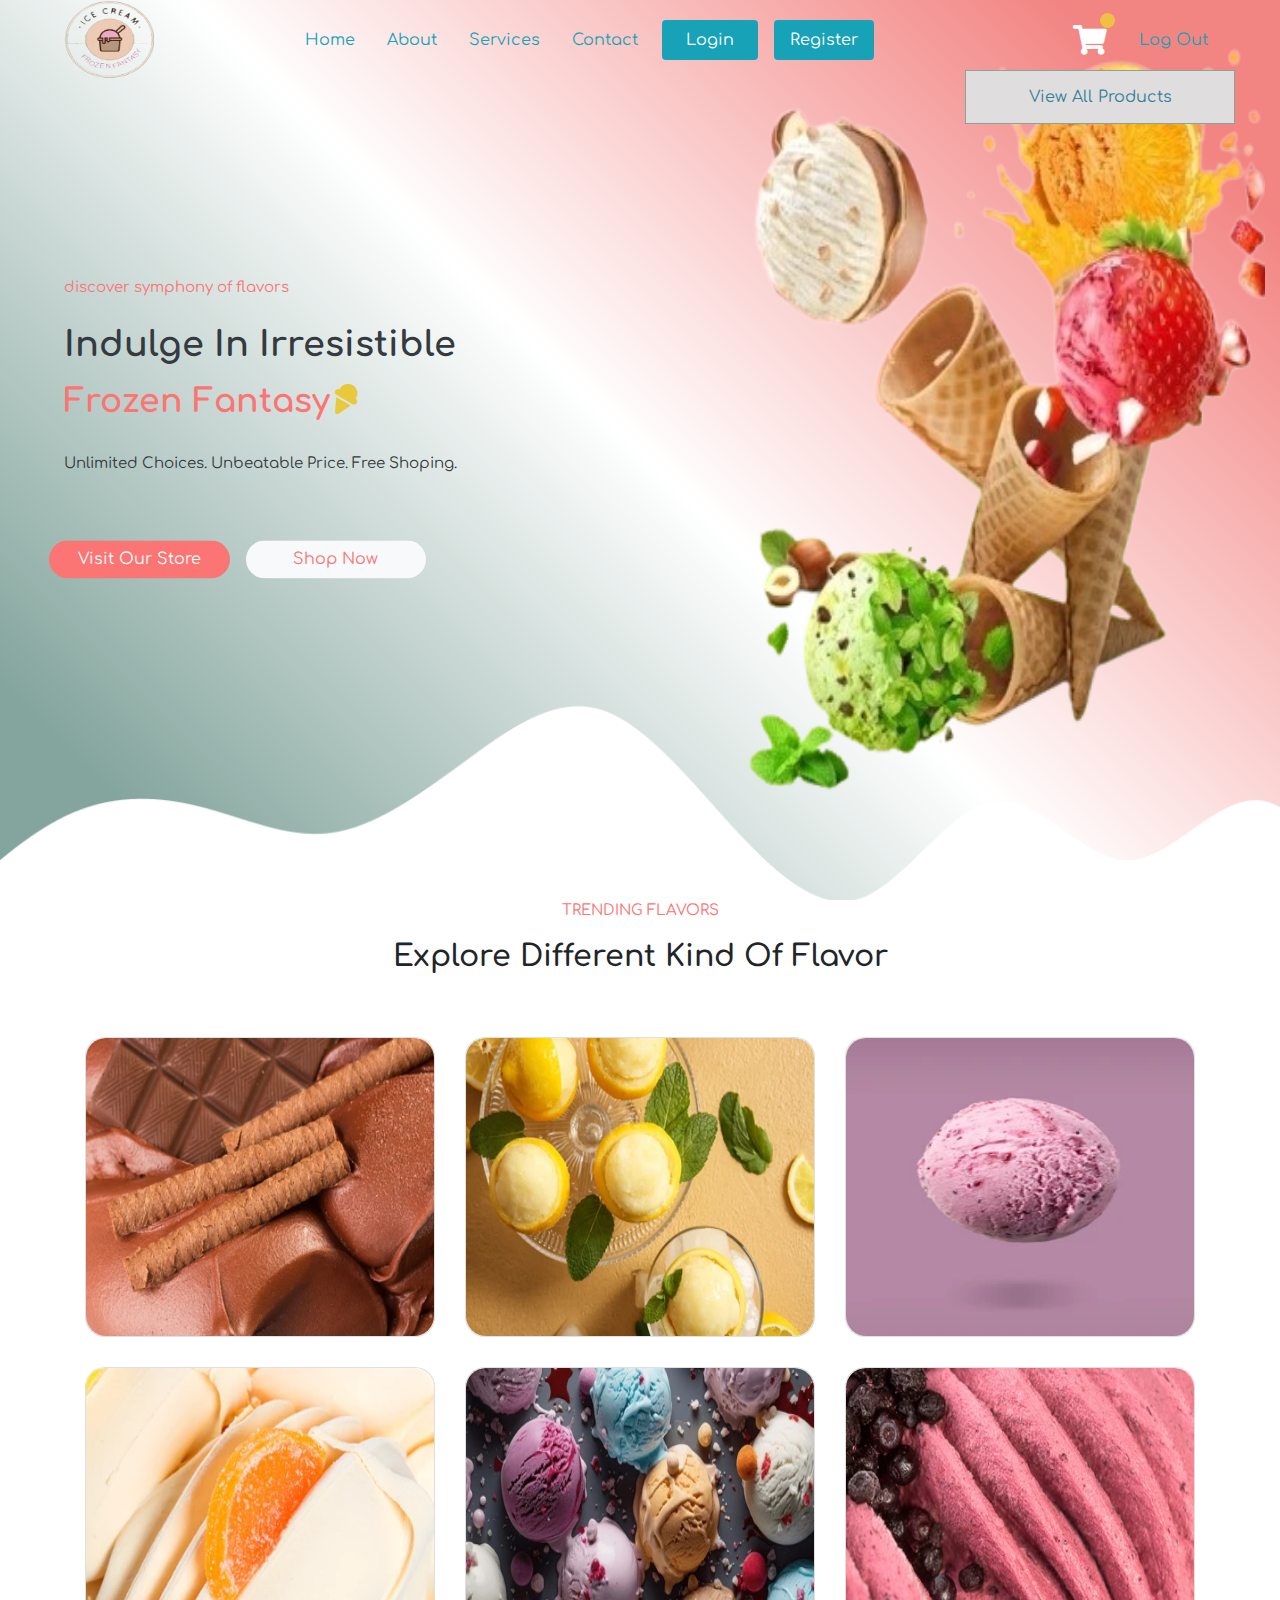
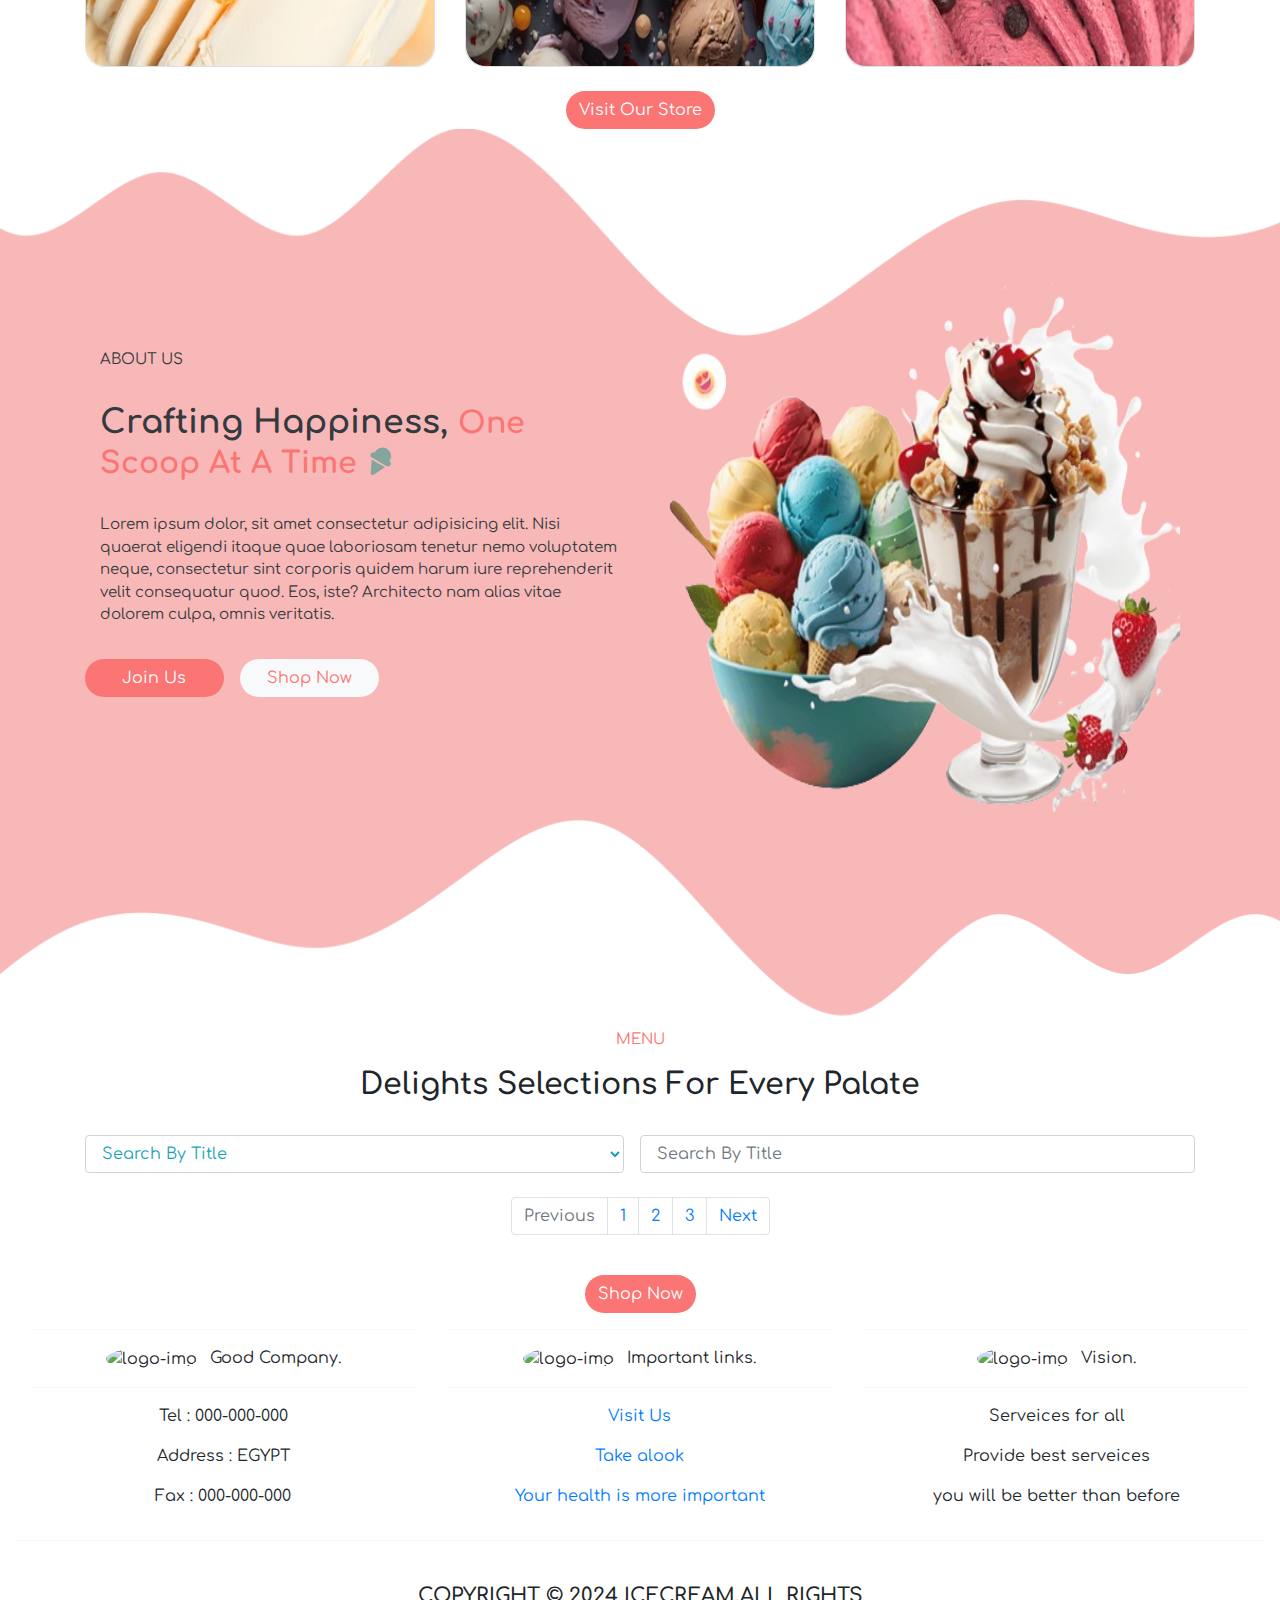
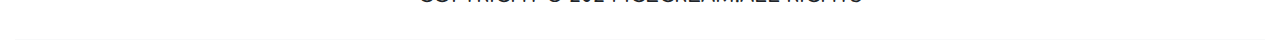
==== index.html @ 02b28511 "update" ====
<!DOCTYPE html>
<html lang="en">

<head>
    <meta charset="UTF-8">
    <title>Frozen Fantasy</title>
    <link rel="stylesheet" href="css/style.css">

    <link rel="stylesheet" href="css/all.css">


    <!-- Latest compiled and minified CSS -->
    <link rel="stylesheet" href="https://cdn.jsdelivr.net/npm/bootstrap@4.6.2/dist/css/bootstrap.min.css">

    <link rel="preconnect" href="https://fonts.googleapis.com">
    <link rel="preconnect" href="https://fonts.gstatic.com" crossorigin>
    <link
        href="https://fonts.googleapis.com/css2?family=Cormorant:ital,wght@0,300..700;1,300..700&family=Dancing+Script:wght@400..700&family=Great+Vibes&family=Lobster+Two:ital,wght@0,400;0,700;1,400;1,700&family=Lora:ital,wght@0,400..700;1,400..700&family=PT+Sans+Narrow:wght@400;700&family=Source+Code+Pro:ital,wght@0,200..900;1,200..900&display=swap"
        rel="stylesheet">

    <link
        href="https://fonts.googleapis.com/css2?family=Comfortaa:wght@300..700&family=Cormorant:ital,wght@0,300..700;1,300..700&family=Dancing+Script:wght@400..700&family=Great+Vibes&family=Lobster+Two:ital,wght@0,400;0,700;1,400;1,700&family=Lora:ital,wght@0,400..700;1,400..700&family=PT+Sans+Narrow:wght@400;700&family=Source+Code+Pro:ital,wght@0,200..900;1,200..900&display=swap"
        rel="stylesheet">
    <!-- font-family: "Comfortaa", sans-serif; -->


</head>



<body>
    <!-- --------------------headerSection--------------------------- -->

    <header>


    </header>

    <!-- --------------------mainSection--------------------------- -->

    <main class="">
        <nav class="navbar navbar-expand-md  ">
            <img src="images/logo-img-removebg-preview.png" alt="logo-img" width="90px" height="80px" class="ml-5">

            <!-- <button id="navbar-toggler" class="navbar-toggler bg-info " type="button" data-toggle="collapse"
                data-target="#collapsibleNavbar">
                <span class="navbar-toggler-icon"></span>
            </button> -->

            <div class="nav-div collapse navbar-collapse navbar-collapse-lg ml-4" id="collapsibleNavbar">

                <ul id="links" class="nav nav-pills navbar-nav ml-auto mt-lg-0 ">

                    <li class="nav-item mr-3 ">
                        <a class="nav-link text-info" href="#">Home</a>
                    </li>

                    <li class="nav-item mr-3">
                        <a class="nav-link text-info" href="#">About</a>
                    </li>

                    <li class="nav-item mr-3">
                        <a class="nav-link text-info" href="#">Services</a>
                    </li>

                    <li class="nav-item mr-3">
                        <a class="nav-link text-info" href="#">Contact</a>
                    </li>

                    <li class="nav-item mr-3 ">
                        <a class="nav-link bg-info text-white  px-4" href="login.html">Login</a>
                    </li>

                    <li class="nav-item mr-5 ">
                        <a class="nav-link bg-info text-white px-3 " href="register.html">Register</a>
                    </li>
                </ul>

                <ul id="user_info" class=" nav-pills navbar-nav ml-auto mr-5">
                    <li class="nav-item mr-3  ">
                        <a class="nav-link text-info" href="#" id="user"></a>
                    </li>

                    <li class="shopping_cart nav-item">
                        <i class="fas fa-shopping-cart"></i>
                        <span class="badge"></span>

                        <div class="carts_products">
                            <div></div>
                            <a href="cartsproducts.html">View All Products</a>
                        </div>
                    </li>

                    <li class="nav-item ml-4 ">
                        <a class="nav-link text-info" href="#" id="logout">Log Out</a>
                    </li>
                </ul>

            </div>

        </nav>
        <!--  -->
        <div class="wave main-sec container-fluid-lg d-flex">

            <div class=" main-contant col-md-6 col-sm-7 mt-5 text-dark">

                <div class="content">
                    <p class="p1 pt-5" style="font-size: 15px; color: rgb(250, 117, 115);">discover symphony of flavors
                    </p>
                    <h2 class="pt-2" style="text-transform: capitalize; font-weight: 900; font-size: 35px;">
                        indulge in irresistible</h2>
                    <h2 class="pt-2"
                        style="text-transform: capitalize; font-weight: 900; font-size: 33px; color:rgb(250, 117, 115);">
                        Frozen Fantasy<i class="fas fa-ice-cream" style="color: rgb(233, 201, 60);"></i>
                    </h2>


                    <p class=" p1 pt-4" style="font-size: 15px;">Unlimited Choices. Unbeatable Price. Free Shoping.</p>
                    <div class=" row">
                        <input class="col-lg-4 col-md-5 btn mt-5 mr-3"
                            style="color: white; background-color:rgb(250, 117, 115); border-radius: 20px;"
                            type="button" value="Visit Our Store">
                        <input class="col-lg-4 col-md-5 btn mt-5  bg-light" style="color: #fa7573; border-radius: 20px;"
                            type="button" value="Shop Now">
                    </div>
                </div>

            </div>

            <div class=" main-img col-md-6  col-sm-5">
                <img src="images/IMG_20240123_190322-removebg-preview11.png" alt="img" class="main-img-img ">

            </div>

        </div>

    </main>


    <!-- ------------------------Section-1------------------------------ -->

    <section class="sec1">

        <div class="section1-titel text-center pb-4">
            <p class="p1 " style="font-size: 15px; color: rgb(250, 117, 115);">TRENDING FLAVORS</p>
            <h2 class=" titles">explore different kind of flavor</h2>
        </div>

        <div class=" container-xl ">
            <div class="d-flex row justify-content-around">

                <div id="Drinks" class=" col-lg-4  col-sm-6 types  ">
                    <div class="card card-type   custom-shadow ">
                        <img class="card-img-top type-img" src="images/close-chocolate-ice-cream-macro-260nw.png"
                            alt="Card image">
                        <div class="card-img-overlay  type-overlay   ">
                            <!-- <h4 class="card-title">Coffee Drinks</h4>
                                <p class="card-text">Some example text.</p>
                                <a href="#" class="btn btn-primary">See More</a> -->
                        </div>
                    </div>
                </div>


                <div id="Equipment" class=" col-lg-4  col-sm-6 types">
                    <div class="card card-type  custom-shadow ">
                        <img class="card-img-top type-img" src="images/dessert-stand-tasty-ice-creams-260nw.png"
                            alt="Card image">
                        <div class="card-img-overlay type-overlay">

                        </div>
                    </div>
                </div>

                <div id="Supplies" class=" col-lg-4  col-sm-6 types">
                    <div class="card card-type custom-shadow">
                        <img class="card-img-top type-img" src="images/flying-ice-cream-scoop-on-260nw.png"
                            alt="Card image">
                        <div class="card-img-overlay type-overlay">

                        </div>
                    </div>
                </div>

                <div id="Drinks" class=" col-lg-4  col-sm-6 types  ">
                    <div class="card card-type   custom-shadow ">
                        <img class="card-img-top type-img" src="images/orange-cream-fruit-jelly-260nw.png"
                            alt="Card image">
                        <div class="card-img-overlay  type-overlay   ">

                        </div>
                    </div>
                </div>


                <div id="Equipment" class=" col-lg-4  col-sm-6 types">
                    <div class="card card-type  custom-shadow ">
                        <img class="card-img-top type-img" src="images/IMG_20240123_192040.jpg" alt="Card image">
                        <div class="card-img-overlay type-overlay">

                        </div>
                    </div>
                </div>

                <div id="Supplies" class=" col-lg-4  col-sm-6 types">
                    <div class="card card-type custom-shadow">
                        <img class="card-img-top type-img" src="images/close-raspberry-icecream-blueberries-260nw.png"
                            alt="Card image">
                        <div class="card-img-overlay type-overlay">

                        </div>
                    </div>
                </div>

            </div>

            <div class=" wave1 text-center mt-4">
                <input class="btn" style="color: white; background-color:rgb(250, 117, 115); border-radius: 20px;"
                    type="button" value="Visit Our Store">
            </div>

        </div>

    </section>

    <!-- /////////////////////////////////////////////////////////////////////////// -->

    <!-- ////////////////////////////////////ABUT-SECTION-2/////////////////////////////////////// -->

    <section class="sec2">
        <div class="about-sec">
            <div class="wave  container-lg d-flex justify-content-between">

                <div class=" about-contant col-md-6 text-dark">

                    <!-- <div class="about-content "> -->
                    <p class="p1 pb-2" style="font-size: 15px;">ABOUT US</p>
                    <h2 class="pt-2" style="text-transform: capitalize; font-weight: 900; font-size: 33px;">
                        crafting happiness,
                        <span class="pt-2"
                            style="text-transform: capitalize; font-weight: 900; font-size: 30px; color:rgb(250, 117, 115);">
                            one scoop at a time
                            <i class="fas fa-ice-cream" style="color: #84a59d;"></i>
                        </span>
                    </h2>

                    <p class=" p1 pt-4" style="font-size: 15px;">Lorem ipsum dolor, sit amet consectetur adipisicing
                        elit. Nisi quaerat eligendi itaque quae laboriosam tenetur nemo voluptatem neque, consectetur
                        sint corporis quidem harum iure reprehenderit velit consequatur quod. Eos, iste? Architecto nam
                        alias vitae dolorem culpa, omnis veritatis.
                    </p>
                    <div class=" row">
                        <input id="joinBtn" class="col-lg-3 col-md-4 col-sm-5 btn mt-3 mr-3 px-4 h-auto"
                            style="color: white; background-color:rgb(250, 117, 115); border-radius: 20px;"
                            type="button" value="Join Us">
                        <input class="col-lg-3 col-md-4 col-sm-5 btn  mt-3 px-4 bg-light"
                            style="color: #fa7573; border-radius: 20px;" type="button" value="Shop Now">
                    </div>

                </div>

                <div class=" about-img col-md-6">
                    <img src="images/7b162f187786853.6597c2d5dcc560b-removebg-preview1.png" alt="img"
                        class="about-img-img ">
                </div>
            </div>
        </div>

    </section>

    <!-- ----------------------------- -->

    <section class="sec3">

        <div class="section3-titel text-center pb-4">
            <p class="p1 " style="font-size: 15px; color: rgb(250, 117, 115);">MENU</p>
            <h2 class=" titles">delights selections for every palate</h2>
        </div>

        <div class="searchDiv row container m-auto">

            <div id="btnSeach" class="form-group col-6 p-0 pr-3">
                <select class="form-control text-info" id="searchOption">
                    <!-- <option value="">Search By</option> -->
                    <option value="searchTittle">Search By Title</option>
                    <option value="searchPrice">Search By Price</option>
                </select>
            </div>
            <input onkeyup="searchData(this.value)" class="form-control mb-4 col-6 pl-3" type="text" id="search"
                placeholder="Search By Title" style="height: 38px;">

        </div>

        <div class="container-lg">

            <div class=" row justify-content-between ">

                <!-- 
                <div class="col-xl-3 col-lg-4  col-sm-6">
                    <div class="card Products-item ">
                        <img class="card-img-top Products-item-img" src="images/coffee.jpg" alt="Card image"
                            height="250px">
                        <div class="card-body">
                            <h4 class="card-title item-title">Coffee Ice Cream</h4>
                            
                            <p><del>25EGP</del> 20EGP</p>
                            <a href="#" class="btn btn-secondary">Add To Cart</a>
                        </div>

                        <div class="card-img-overlay item-overlay">

                        </div>
                    </div>
                </div>

                <div class="col-xl-3 col-lg-4  col-sm-6">
                    <div class="card Products-item">
                        <img class="card-img-top Products-item-img" src="images/cereal.jpg" alt="Card image"
                            height="250px">
                        <div class="card-body">
                            <h4 class="card-title item-title">Cereal Ice Cream</h4>
                            
                            <p><del>25EGP</del> 20EGP</p>
                            <a href="#" class="btn btn-secondary">Add To Cart</a>
                        </div>

                        <div class="card-img-overlay item-overlay">

                        </div>
                    </div>
                </div>

                <div class="col-xl-3 col-lg-4  col-sm-6">
                    <div class="card Products-item">
                        <img class="card-img-top Products-item-img" src="images/chocolate.jpg" alt="Card image"
                            height="250px">
                        <div class="card-body">
                            <h4 class="card-title item-title">Chocolate Ice Cream</h4>
                            
                            <p><del>25EGP</del> 20EGP</p>
                            <a href="#" class="btn btn-secondary">Add To Cart</a>
                        </div>

                        <div class="card-img-overlay item-overlay">

                        </div>
                    </div>
                </div>


                <div class="col-xl-3 col-lg-4  col-sm-6">

                    <div class="card  Products-item">
                        <img class="card-img-top Products-item-img" src="images/Lemon.jpg" alt="Card image"
                            height="250px">

                        <div class="card-body ">
                            <h4 class="card-title item-title">Lemon Ice Cream</h4>
                            
                            <p><del>25EGP</del> 20EGP</p>
                            <a href="#" class="btn btn-secondary">Add To Cart</a>
                        </div>

                        <div class="card-img-overlay item-overlay">

                        </div>

                    </div>

                </div>

                <div class="col-xl-3 col-lg-4  col-sm-6">
                    <div class="card Products-item">
                        <img class="card-img-top Products-item-img" src="images/Black-Forest.jpg" alt="Card image"
                            height="250px">
                        <div class="card-body">
                            <h4 class="card-title item-title">Black-Forest Ice Cream</h4>
                            
                            <p><del>25EGP</del> 20EGP</p>
                            <a href="#" class="btn btn-secondary">Add To Cart</a>
                        </div>

                        <div class="card-img-overlay item-overlay">

                        </div>
                    </div>
                </div>

                <div class="col-xl-3 col-lg-4  col-sm-6">
                    <div class="card Products-item">
                        <img class="card-img-top Products-item-img" src="images/apricot.jpg" alt="Card image"
                            height="250px">
                        <div class="card-body">
                            <h4 class="card-title item-title">Apricot Ice Cream</h4>
                           
                            <p><del>20EGP</del> 20EGP</p>
                            <a href="#" class="btn btn-secondary">Add To Cart</a>
                        </div>

                        <div class="card-img-overlay item-overlay">

                        </div>
                    </div>
                </div>

                <div class="col-xl-3 col-lg-4  col-sm-6">
                    <div class="card Products-item">
                        <img class="card-img-top Products-item-img" src="images/Almond.jpg" alt="Card image"
                            height="250px">
                        <div class="card-body">
                            <h4 class="card-title item-title">Almond Ice Cream</h4>
                            
                            <p><del>25EGP</del> 20EGP</p>
                            <a href="#" class="btn btn-secondary">Add To Cart</a>
                        </div>

                        <div class="card-img-overlay item-overlay">

                        </div>
                    </div>
                </div>


                <div class="col-xl-3 col-lg-4  col-sm-6">

                    <div class="card  Products-item">
                        <img class="card-img-top Products-item-img" src="images/green tea.jpg" alt="Card image"
                            height="250px">

                        <div class="card-body ">
                            <h4 class="card-title item-title">Green Tea Ice Cream</h4>
                            
                            <p><del>25EGP</del> 20EGP</p>
                            <a href="#" class="btn btn-secondary">Add To Cart</a>
                        </div>

                        <div class="card-img-overlay item-overlay">

                        </div>

                    </div>

                </div> -->


            </div> <!--row1-->

        </div>


        <!-- -----------------------pagination------------------------ -->

        <ul class="pagination  justify-content-center pb-4">
            <li class="page-item disabled"><a class="page-link" href="#">Previous</a></li>
            <li class="page-item"><a class="page-link" href="#">1</a></li>
            <li class="page-item"><a class="page-link" href="#">2</a></li>
            <li class="page-item"><a class="page-link" href="#">3</a></li>
            <li class="page-item"><a class="page-link" href="#">Next</a></li>
        </ul>

        <div class="text-center px-5">
            <input id="shopNow" class="btn"
                style="color: white; background-color:rgb(250, 117, 115); border-radius: 20px;" type="button"
                value="Shop Now">
        </div>

    </section>

    <!-- ---------------------Section_4--------------------------- -->



    <!-- --------------------footerSection--------------------------- -->

    <footer id="CONTACT-US ">
        <div class="container-fluid ">
            <div class="footer-containt d-flex row text-center justify-content-around m-auto ">

                <div class="col-lg-4  col-md-12  ">
                    <hr class="border-top border-3 border-light my-3">


                    <img class="footer-img rounded-circle  custom-shadow1 " src="images/logo-img-transformed.png"
                        alt="logo-img" width="90" height="60" draggable="false">

                    <span class="pl-2">Good Company.</span>


                    <hr class="border-top border-3 border-light my-3">
                    <address>
                        <p>Tel : 000-000-000</p>
                        <p>Address : EGYPT</p>
                        <p>Fax : 000-000-000</p>
                    </address>
                </div>

                <div class="col-lg-4  col-md-12 ">
                    <hr class="border-top border-3 border-light my-3">


                    <img class="footer-img rounded-circle  custom-shadow1 " src="images/logo-img-transformed.png"
                        alt="logo-img" width="90" height="60" draggable="false">

                    <span class="pl-2"> Important links.</span>

                    <hr class="border-top border-3 border-light my-3">
                    <p>
                        <a class="important-links" href="#">Visit Us</a>
                    </p>
                    <p>
                        <a class="important-links" href="#">Take alook</a>
                    </p>
                    <p>
                        <a class="important-links" href="#">Your health is more important</a>
                    </p>


                </div>

                <div class="col-lg-4  col-md-12 ">
                    <hr class="border-top border-3 border-light my-3">


                    <img class="footer-img rounded-circle  custom-shadow1 " src="images/logo-img-transformed.png"
                        alt="logo-img" width="90" height="60" draggable="false">

                    <span class="pl-2">Vision.</span>

                    <hr class="border-top border-3 border-light my-3">
                    <p>Serveices for all</p>
                    <p>Provide best serveices</p>
                    <p>you will be better than before</p>
                </div>
            </div>

            <hr class="border-top border-3 border-light my-3">
            <span class="text-center d-block title py-4" style="font-weight: 600; font-size: 20px;">
                COPYRIGHT &copy; 2024 ICECREAM.ALL RIGHTS
            </span>
            <hr class="border-top border-3 border-light my-1">
        </div>


    </footer>


    <!-- -------------------------------JavaScript links-------------------------------- -->

    <script src="javaScript/script.js"></script>

    <!-- jQuery library -->
    <script src="https://cdn.jsdelivr.net/npm/jquery@3.7.1/dist/jquery.slim.min.js"></script>

    <!-- Popper JS -->
    <script src="https://cdn.jsdelivr.net/npm/popper.js@1.16.1/dist/umd/popper.min.js"></script>

    <!-- Latest compiled JavaScript -->
    <script src="https://cdn.jsdelivr.net/npm/bootstrap@4.6.2/dist/js/bootstrap.bundle.min.js"></script>

</body>

</html>


<!-- Frozen Fantasy
     Exquisite flavors 
     Gelato Grove 
     Flavorful fusions -->



<!-- --------------------------------- links ------------------------------------- -->
<!-- <div class="list-group list-group-flush px-4 pb-5">
        <a href="#" class="text-secondary display-4"><i class="fab fa-facebook-square"></i></a>
        <a href="#" class="text-secondary display-4"><i class="fab fa-whatsapp-square"></i></a>
        <a href="#" class="text-secondary display-4"><i class="fab fa-twitter-square"></i></a>
        <a href="#" class="text-secondary display-4"><i class="fab fa-instagram-square"></i></a>
        <a href="#" class="text-secondary display-4"><i class="fab fa-linkedin"></i></a>
    </div> -->
<!-- --------------------------------- /links ------------------------------------- -->
---- css/style.css ----
* {
    margin: 0;
    padding: 0;
    box-sizing: border-box;
    font-family: "Comfortaa", sans-serif;
}

nav {
    /* background-color: rgb(248, 248, 248); */
    /* position: absolute; */
    height: 80px;
    z-index: 5;
}


nav ul#user_info li i {
    color: #ffffff;
    font-size: 30px;
    cursor: pointer;
    margin-top: 5px;
}

nav ul#user_info li .badge {
    position: absolute;
    width: 15px;
    height: 15px;
    /* background-color: #f28482; */
    color: #000000;
    background-color: #f0bf45;
    text-align: center;
    display: block;
    border-radius: 50%;
    top: 13px;
    right: 165px;
    font-size: 12px;
}

/* /////////////////////////////////////////////////////////////////////////////////////// */
.shopping_cart .carts_products {
    /* position: relative; */
    position: absolute;
    width: 270px;
    transform: translate(-40%, 0);
    top: 70px;
    padding: 10px;
    border: 1px solid #84a59d;
    background-color: rgb(223, 221, 221);

}

.shopping_cart .carts_products a {
    display: block;
    color: #347f9c;
    margin: 4px 0;
    text-decoration: none;
    text-align: center;

}

/* /////////////////////////////////////////////////////////////////////////////// */
main {
    height: 100vh;
    width: 100%;
    position: relative;
    background: linear-gradient(225deg, #f28482 10%, #ffffff 50%, #84a59d 90%);

}

.main-sec {
    height: 100%;
    width: 100%;
    position: absolute;

}

.main-contant {
    width: 100%;
    height: 100%;
}

.main-sec .main-contant .content {
    width: 80%;
    position: absolute;
    top: 50%;
    left: 50%;
    transform: translate(-50%, -100%);
    text-align: left;
    font-family: "Comfortaa", sans-serif;
}

.main-contant .content h2 .fa-ice-cream {
    rotate: 30deg;
}

main .wave::before {
    content: "";
    position: absolute;
    display: block;
    margin: 0 auto;
    bottom: 0;
    left: 0;
    width: 100%;
    height: 315px;
    background-image: url(../images/wave444.png);
    background-repeat: no-repeat;
    background-size: cover;

}

.main-sec .main-img {
    width: 100%;
    height: 100%;
    margin-top: -100px;
}

.main-sec .main-img .main-img-img {
    height: 100%;
    width: 100%;
}

/* ----------------titles------------------------- */

.titles {
    font-family: "Comfortaa", sans-serif;
    font-weight: 600;
    font-style: normal;
    font-size: 30px;
    text-transform: capitalize;
}


/* /////////////////////////////////////////////////////////////////////////////////////////////////////////// */
.sec1 {
    position: relative;
}

.types .card-type {
    height: 300px;
    margin-top: 30px;
    position: relative;
    border-radius: 20px;
    transition: 0.5s;
}

.types .card-type .type-img {
    position: absolute;
    height: 100%;
    border-radius: 20px;
}

.types .card-type .type-overlay {
    position: absolute;
    background-color: rgba(20, 20, 20, 0.7);
    color: aliceblue;
    text-align: center;
    padding-top: 100px;
    border-radius: 20px;
    letter-spacing: 1px;
    line-height: px;
    visibility: hidden;
    transition: 0.2s;
}


.types .card-type .type-overlay .card-title {
    font-family: "Pacifico", cursive;
    font-weight: 400;
    font-size: 40px;
}

.card-type:hover .type-overlay {
    visibility: visible;
}

.card-type:hover {
    transform: scale(1.05, 1.05);
}

.sec1 .wave1::before {
    content: "";
    position: absolute;
    top: 100%;
    left: 0;
    width: 100%;
    height: 250px;
    background-image: url(../images/wave4441.png);
    background-repeat: no-repeat;
    background-size: cover;

}

/* /////////////////////////////////////////SECTION|_2//////////////////////////////////////////// */

.sec2 {
    /* height: 700px; */
    background-color: rgba(242, 132, 130, 0.575);
    /* position: relative; */
}

.about-sec {
    position: relative;
    /* height: 100%; */
    height: 900px;
    /* background-color: #f28482; */

}

.about-sec .wave::before {
    content: "";
    position: absolute;
    bottom: 0;
    left: 0;
    width: 100%;
    height: 250px;
    background-image: url(../images/wave444.png);
    background-repeat: no-repeat;
    background-size: cover;
}

.about-sec .about-contant {
    margin-top: 220px;
}

.about-contant h2 .fa-ice-cream {
    rotate: 30deg;
}

.about-sec .about-img {
    width: 100%;
    height: 100%;
    margin-top: 150px;
}

.about-sec .about-img .about-img-img {
    height: 650px;
    width: 100%;
}

/* /////////////////////////////////////////////////////////////////////////////////////// */
.Products-form {
    height: 450px;
    width: 25%;

}

.Products-form .Products-item-img {
    margin: 10px auto;
    width: 100%;
    height: 280px;
}

.Products-form .Products-item .products-contant {
    position: absolute;
    padding-top: 10px;

    width: 100%;

}

.Products-form .Products-item .products-contant h5 {
    font-weight: bolder;

}
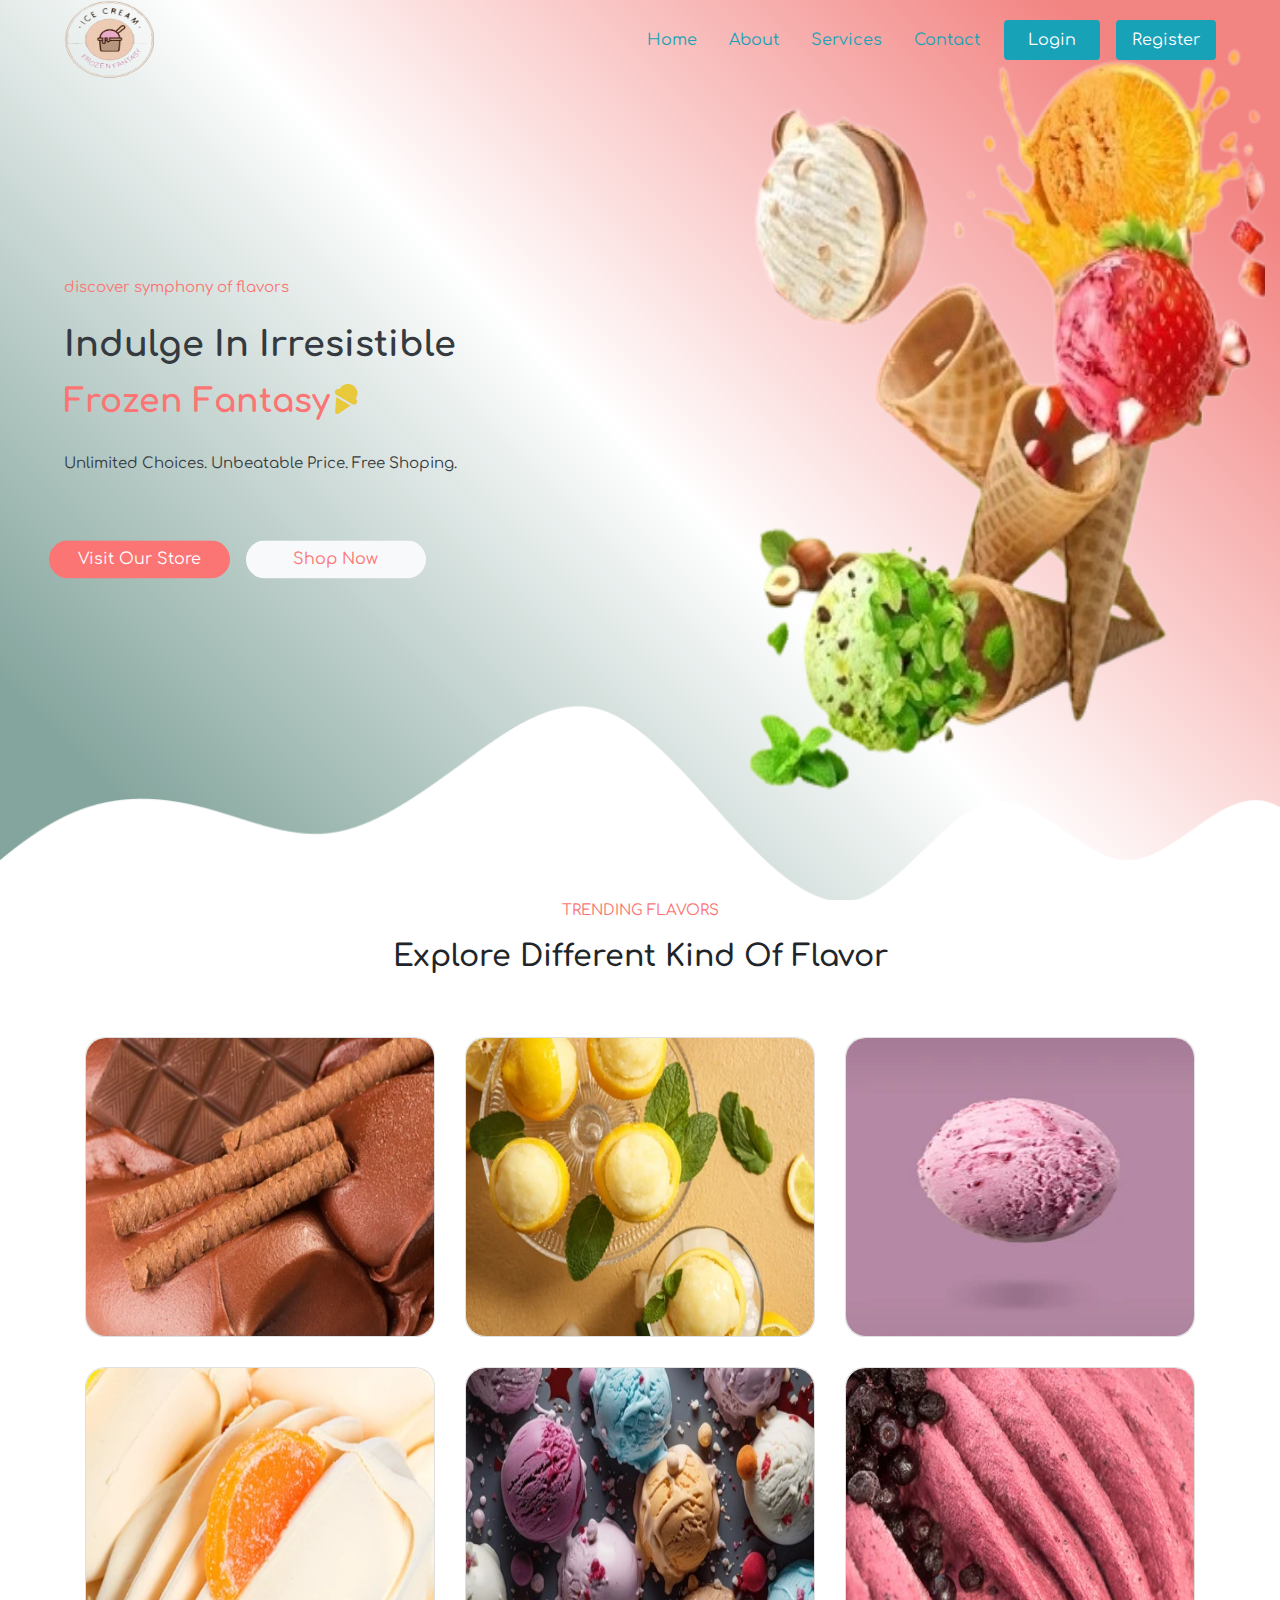
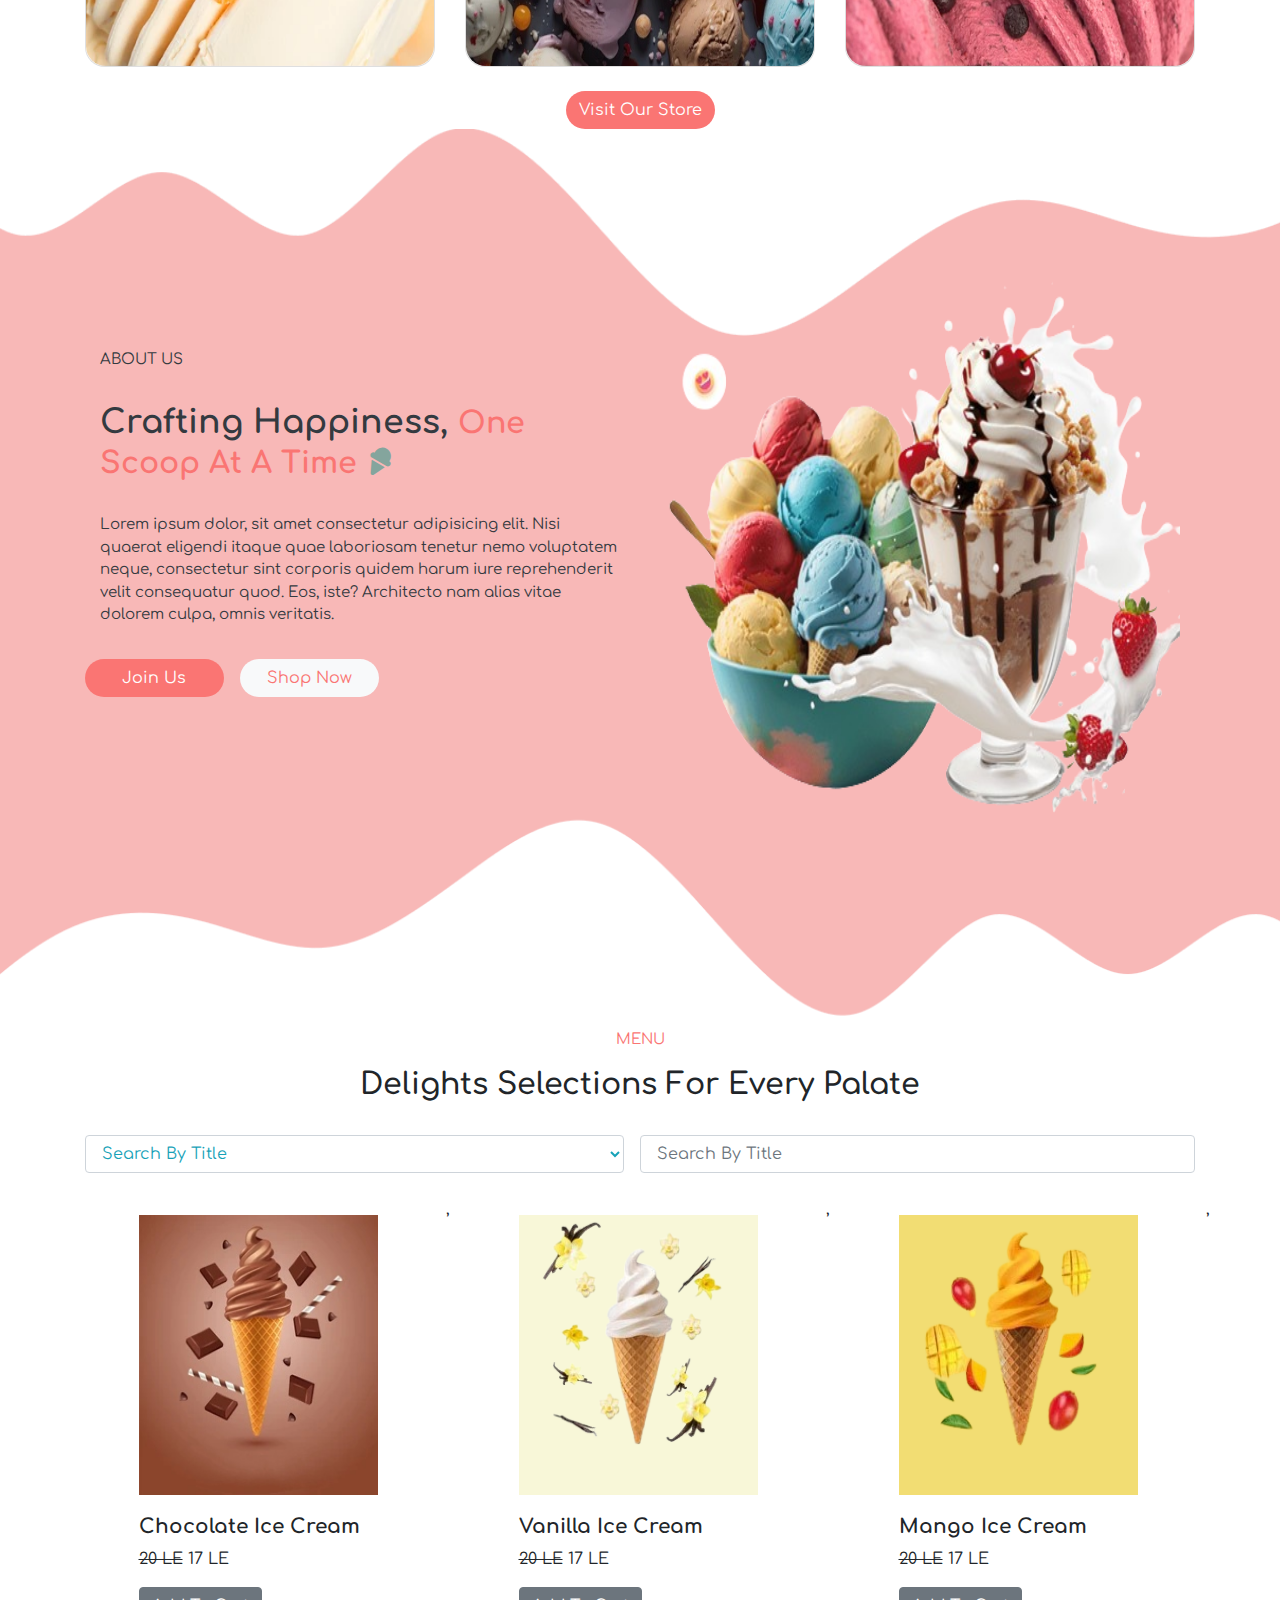
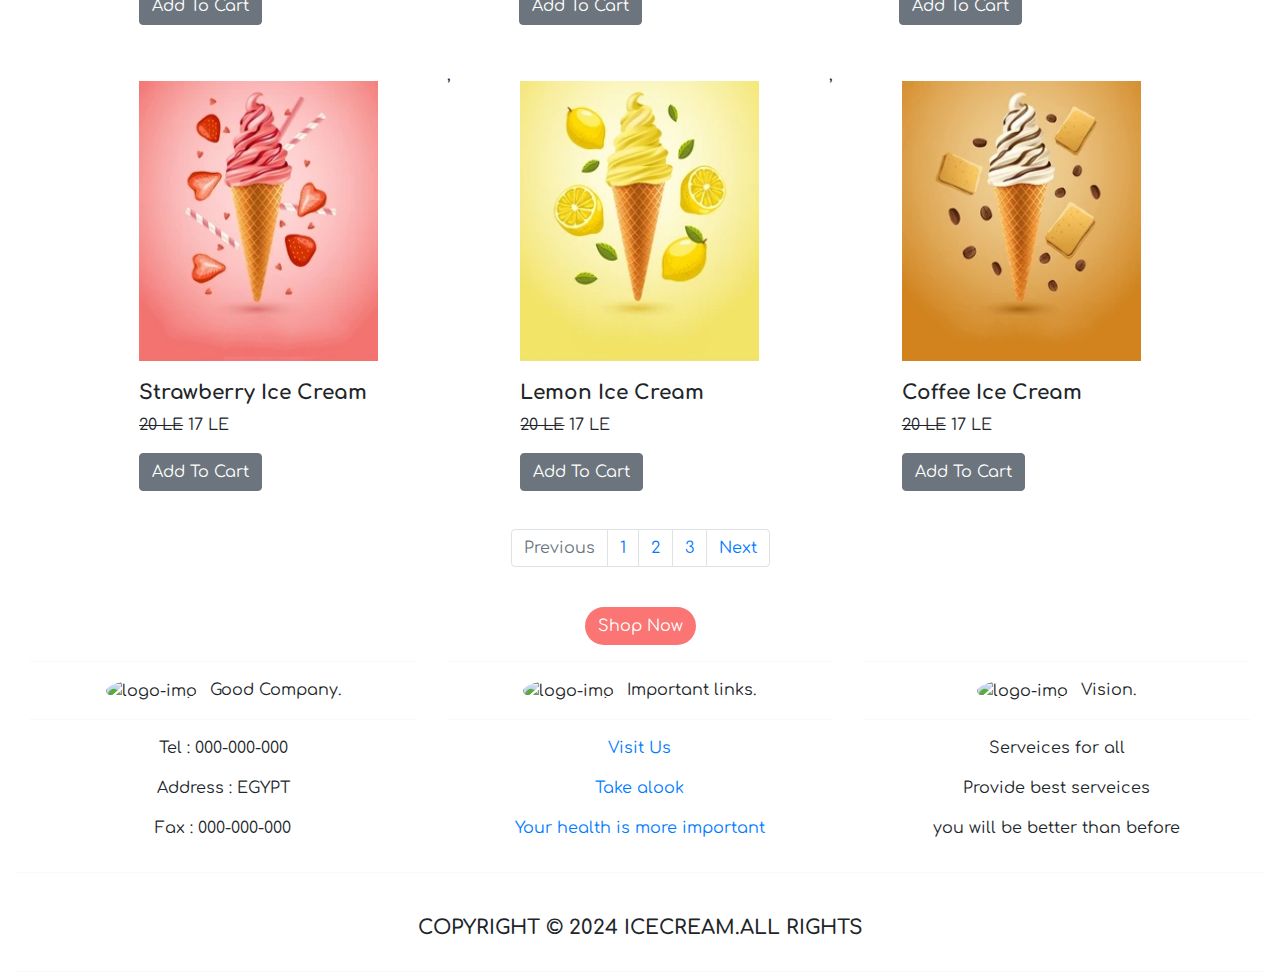
==== commit b041cdfa: "update" ====
--- a/index.html
+++ b/index.html
@@ -76,7 +76,7 @@
                     </li>
                 </ul>
 
-                <ul id="user_info" class=" nav-pills navbar-nav ml-auto mr-5">
+                <!-- <ul id="user_info" class=" nav-pills navbar-nav ml-auto mr-5">
                     <li class="nav-item mr-3  ">
                         <a class="nav-link text-info" href="#" id="user"></a>
                     </li>
@@ -94,7 +94,7 @@
                     <li class="nav-item ml-4 ">
                         <a class="nav-link text-info" href="#" id="logout">Log Out</a>
                     </li>
-                </ul>
+                </ul> -->
 
             </div>
 
@@ -293,7 +293,7 @@
 
         <div class="container-lg">
 
-            <div class=" row justify-content-between ">
+            <div class=" row justify-content-between Products">
 
                 <!-- 
                 <div class="col-xl-3 col-lg-4  col-sm-6">
@@ -546,7 +546,7 @@
 
     <!-- -------------------------------JavaScript links-------------------------------- -->
 
-    <script src="javaScript/script.js"></script>
+    <script src="javaScript/index.js"></script>
 
     <!-- jQuery library -->
     <script src="https://cdn.jsdelivr.net/npm/jquery@3.7.1/dist/jquery.slim.min.js"></script>
--- a/css/style.css
+++ b/css/style.css
@@ -14,7 +14,7 @@
 
 
 nav ul#user_info li i {
-    color: #ffffff;
+    color: #000000;
     font-size: 30px;
     cursor: pointer;
     margin-top: 5px;
@@ -45,7 +45,7 @@
     padding: 10px;
     border: 1px solid #84a59d;
     background-color: rgb(223, 221, 221);
-
+    display: none;
 }
 
 .shopping_cart .carts_products a {
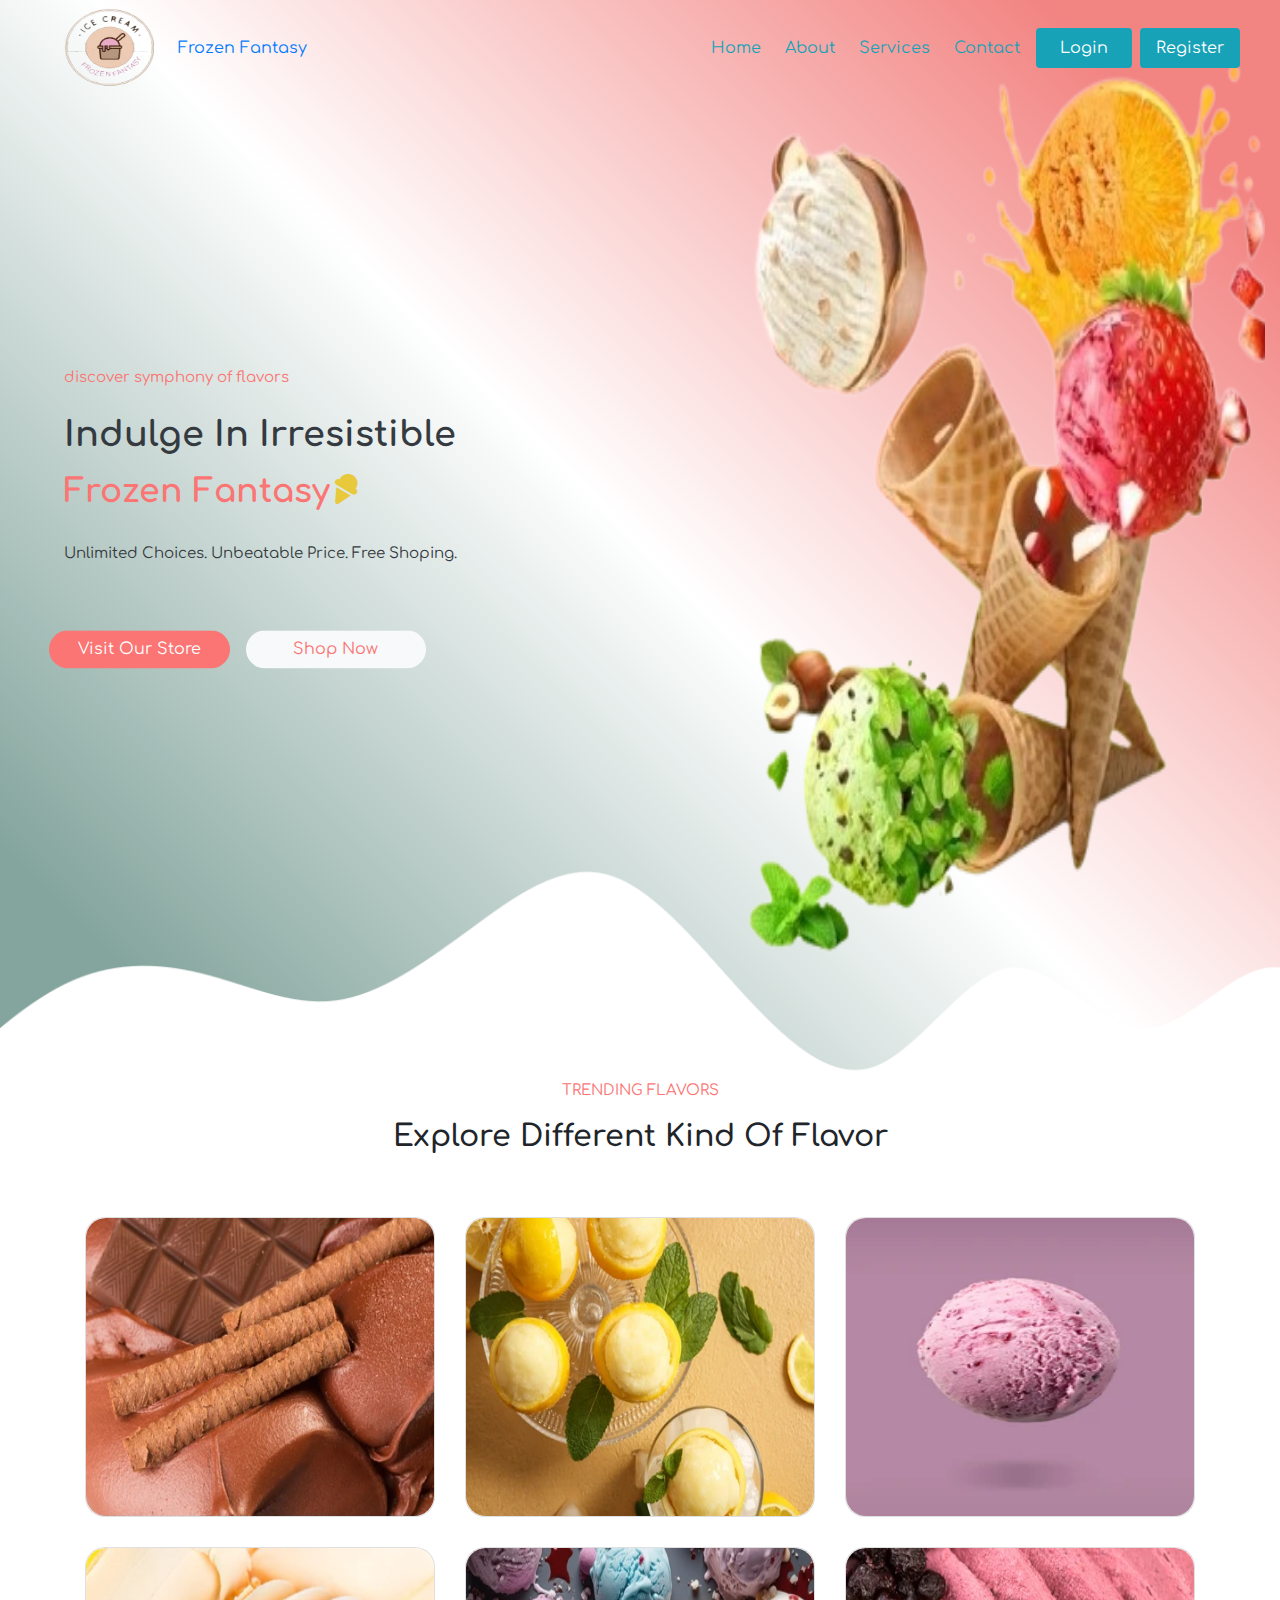
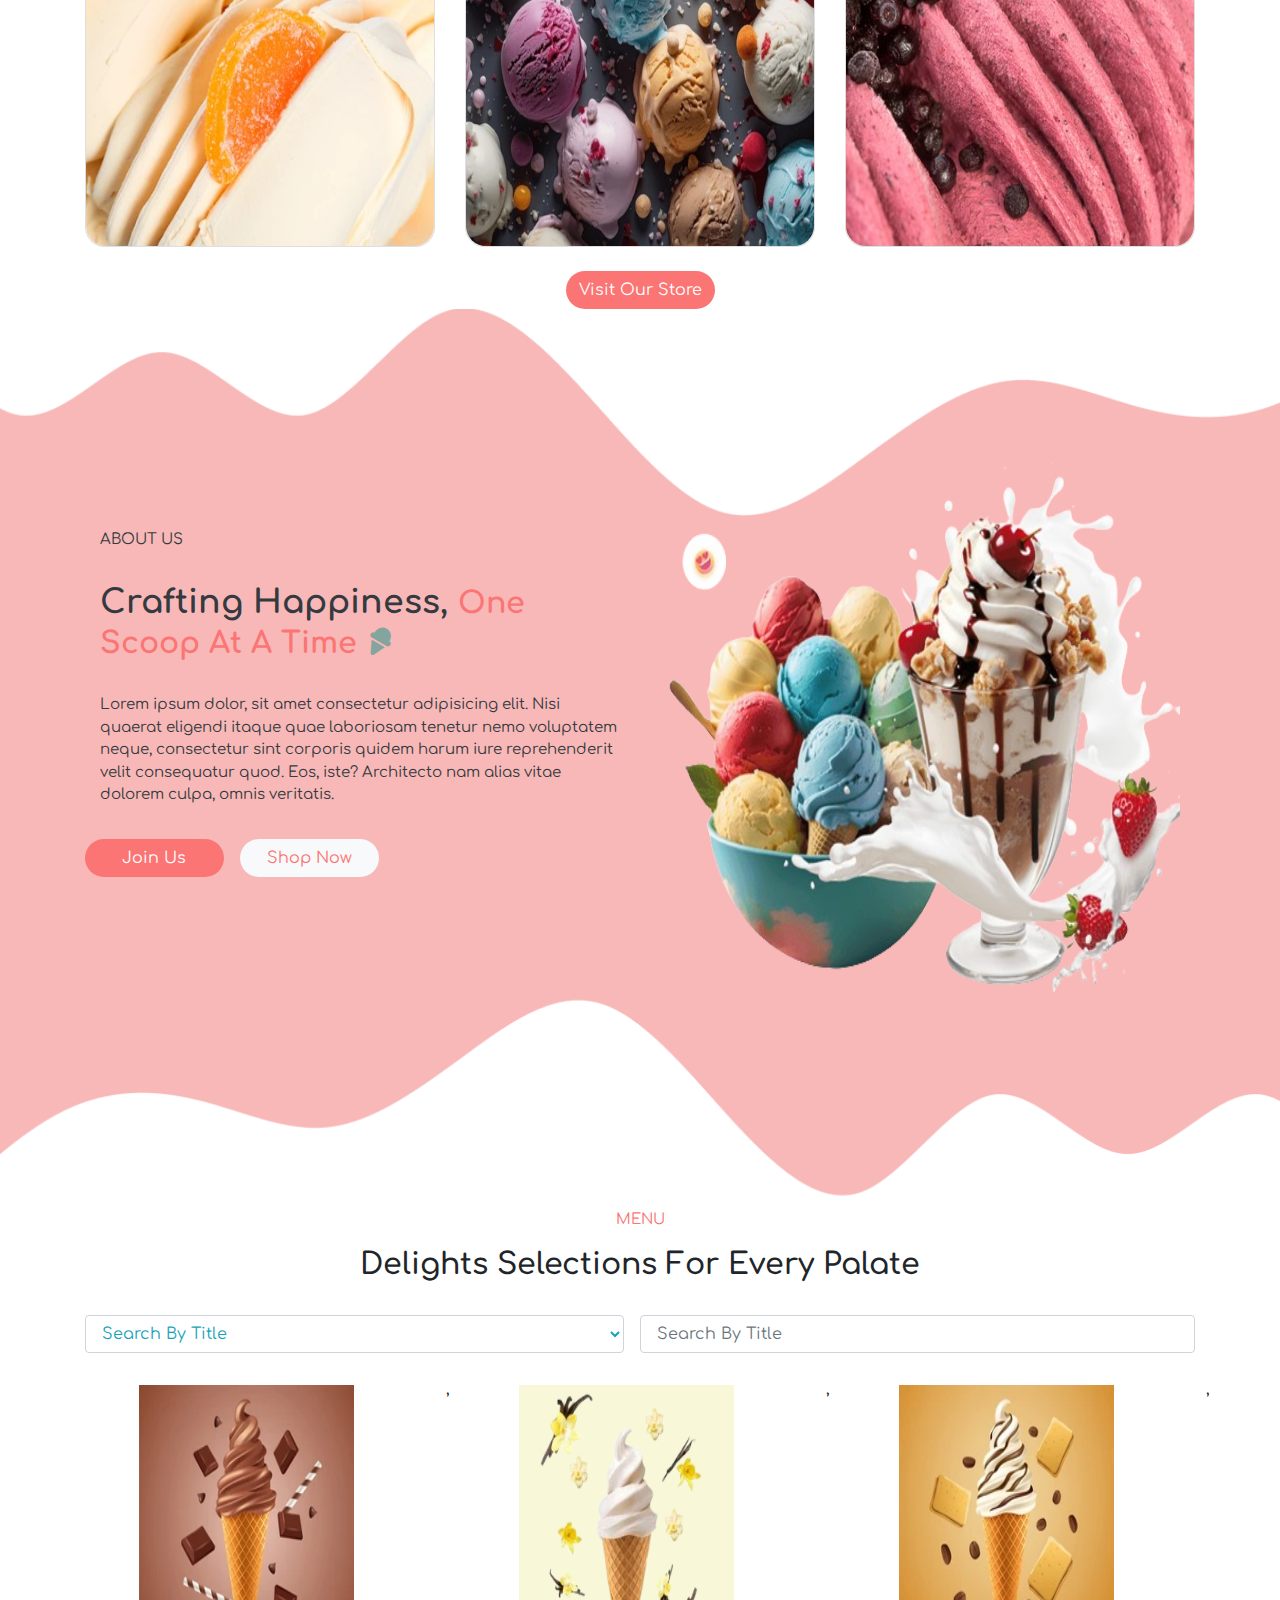
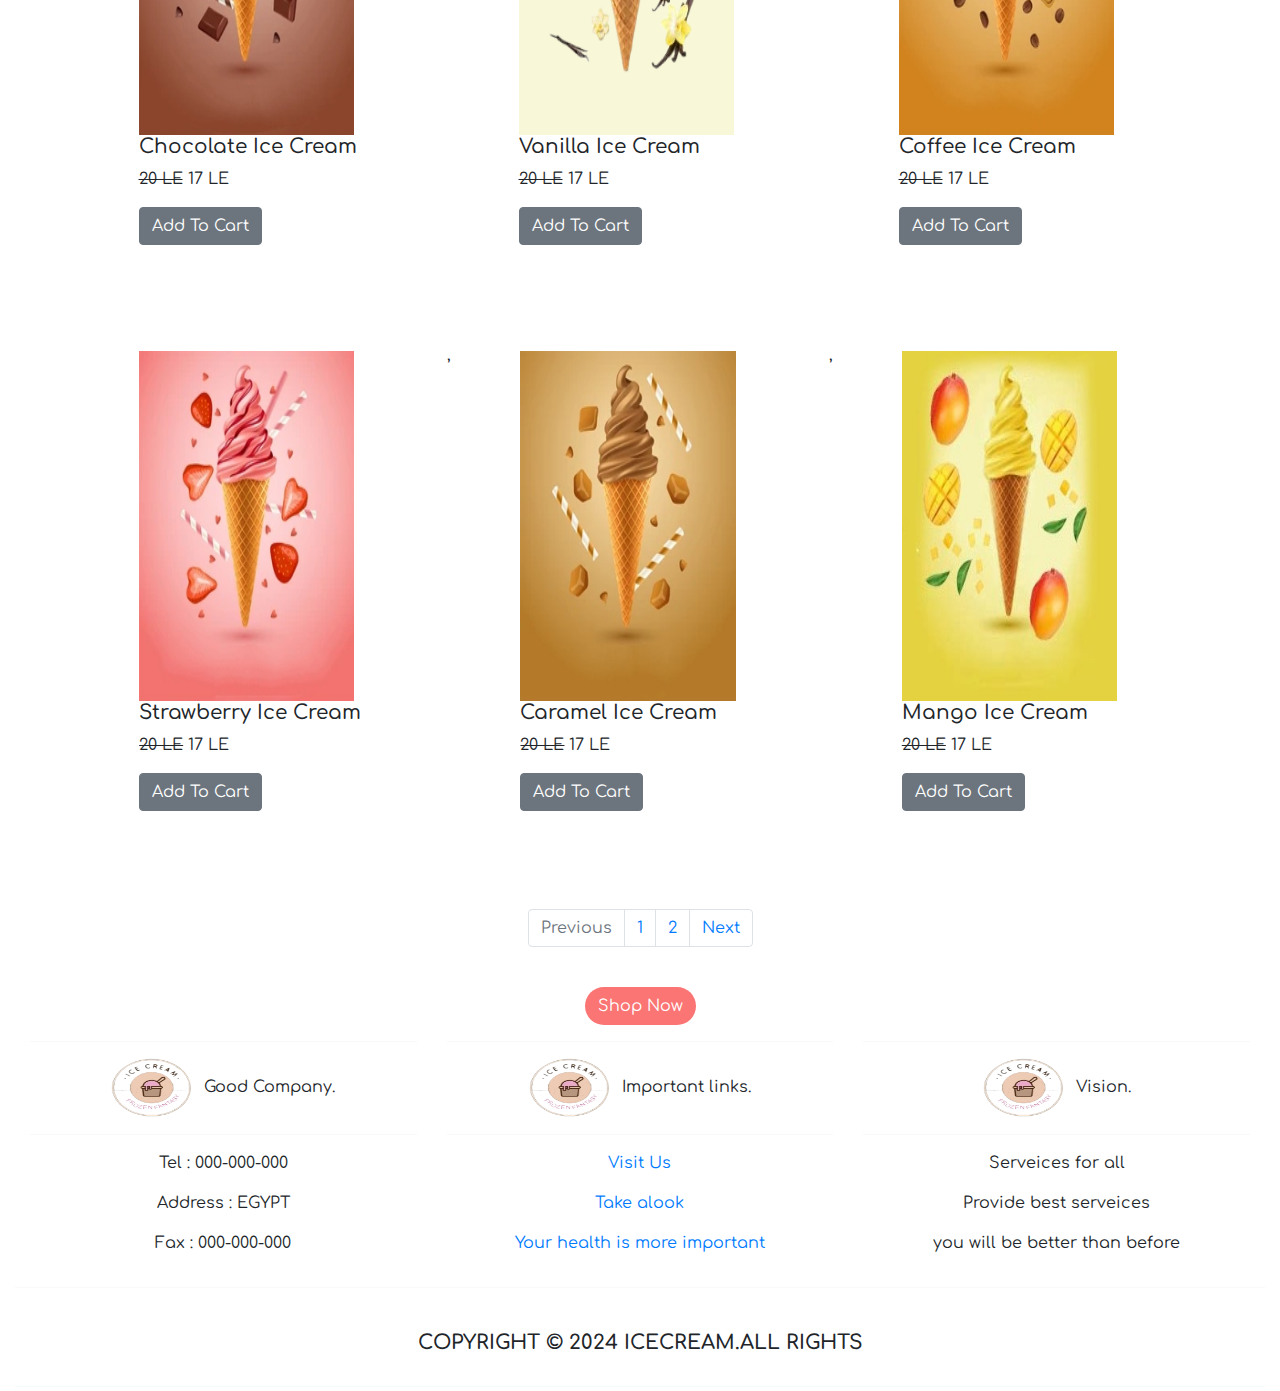
==== commit ab57f0b3: "update" ====
--- a/index.html
+++ b/index.html
@@ -39,39 +39,40 @@
     <!-- --------------------mainSection--------------------------- -->
 
     <main class="">
-        <nav class="navbar navbar-expand-md  ">
-            <img src="images/logo-img-removebg-preview.png" alt="logo-img" width="90px" height="80px" class="ml-5">
-
+        <nav class="navbar navbar-expand-md pt-4 ">
+            <img src="images/logo-img-removebg-preview.png" alt="logo-img" width="90px" height="80px" class="ml-lg-5">
+
+            <a href="index.html" class="brand ml-4">Frozen Fantasy</a>
             <!-- <button id="navbar-toggler" class="navbar-toggler bg-info " type="button" data-toggle="collapse"
                 data-target="#collapsibleNavbar">
                 <span class="navbar-toggler-icon"></span>
             </button> -->
 
-            <div class="nav-div collapse navbar-collapse navbar-collapse-lg ml-4" id="collapsibleNavbar">
+            <div class="nav-div collapse navbar-collapse navbar-collapse-lg ml-5" id="collapsibleNavbar">
 
                 <ul id="links" class="nav nav-pills navbar-nav ml-auto mt-lg-0 ">
 
-                    <li class="nav-item mr-3 ">
+                    <li class="nav-item mr-2 ">
                         <a class="nav-link text-info" href="#">Home</a>
                     </li>
 
-                    <li class="nav-item mr-3">
+                    <li class="nav-item mr-2">
                         <a class="nav-link text-info" href="#">About</a>
                     </li>
 
-                    <li class="nav-item mr-3">
+                    <li class="nav-item mr-2">
                         <a class="nav-link text-info" href="#">Services</a>
                     </li>
 
-                    <li class="nav-item mr-3">
+                    <li class="nav-item mr-2">
                         <a class="nav-link text-info" href="#">Contact</a>
                     </li>
 
-                    <li class="nav-item mr-3 ">
+                    <li class="nav-item mr-2 ">
                         <a class="nav-link bg-info text-white  px-4" href="login.html">Login</a>
                     </li>
 
-                    <li class="nav-item mr-5 ">
+                    <li class="nav-item mr-lg-4 ">
                         <a class="nav-link bg-info text-white px-3 " href="register.html">Register</a>
                     </li>
                 </ul>
@@ -329,118 +330,7 @@
                         </div>
                     </div>
                 </div>
-
-                <div class="col-xl-3 col-lg-4  col-sm-6">
-                    <div class="card Products-item">
-                        <img class="card-img-top Products-item-img" src="images/chocolate.jpg" alt="Card image"
-                            height="250px">
-                        <div class="card-body">
-                            <h4 class="card-title item-title">Chocolate Ice Cream</h4>
-                            
-                            <p><del>25EGP</del> 20EGP</p>
-                            <a href="#" class="btn btn-secondary">Add To Cart</a>
-                        </div>
-
-                        <div class="card-img-overlay item-overlay">
-
-                        </div>
-                    </div>
-                </div>
-
-
-                <div class="col-xl-3 col-lg-4  col-sm-6">
-
-                    <div class="card  Products-item">
-                        <img class="card-img-top Products-item-img" src="images/Lemon.jpg" alt="Card image"
-                            height="250px">
-
-                        <div class="card-body ">
-                            <h4 class="card-title item-title">Lemon Ice Cream</h4>
-                            
-                            <p><del>25EGP</del> 20EGP</p>
-                            <a href="#" class="btn btn-secondary">Add To Cart</a>
-                        </div>
-
-                        <div class="card-img-overlay item-overlay">
-
-                        </div>
-
-                    </div>
-
-                </div>
-
-                <div class="col-xl-3 col-lg-4  col-sm-6">
-                    <div class="card Products-item">
-                        <img class="card-img-top Products-item-img" src="images/Black-Forest.jpg" alt="Card image"
-                            height="250px">
-                        <div class="card-body">
-                            <h4 class="card-title item-title">Black-Forest Ice Cream</h4>
-                            
-                            <p><del>25EGP</del> 20EGP</p>
-                            <a href="#" class="btn btn-secondary">Add To Cart</a>
-                        </div>
-
-                        <div class="card-img-overlay item-overlay">
-
-                        </div>
-                    </div>
-                </div>
-
-                <div class="col-xl-3 col-lg-4  col-sm-6">
-                    <div class="card Products-item">
-                        <img class="card-img-top Products-item-img" src="images/apricot.jpg" alt="Card image"
-                            height="250px">
-                        <div class="card-body">
-                            <h4 class="card-title item-title">Apricot Ice Cream</h4>
-                           
-                            <p><del>20EGP</del> 20EGP</p>
-                            <a href="#" class="btn btn-secondary">Add To Cart</a>
-                        </div>
-
-                        <div class="card-img-overlay item-overlay">
-
-                        </div>
-                    </div>
-                </div>
-
-                <div class="col-xl-3 col-lg-4  col-sm-6">
-                    <div class="card Products-item">
-                        <img class="card-img-top Products-item-img" src="images/Almond.jpg" alt="Card image"
-                            height="250px">
-                        <div class="card-body">
-                            <h4 class="card-title item-title">Almond Ice Cream</h4>
-                            
-                            <p><del>25EGP</del> 20EGP</p>
-                            <a href="#" class="btn btn-secondary">Add To Cart</a>
-                        </div>
-
-                        <div class="card-img-overlay item-overlay">
-
-                        </div>
-                    </div>
-                </div>
-
-
-                <div class="col-xl-3 col-lg-4  col-sm-6">
-
-                    <div class="card  Products-item">
-                        <img class="card-img-top Products-item-img" src="images/green tea.jpg" alt="Card image"
-                            height="250px">
-
-                        <div class="card-body ">
-                            <h4 class="card-title item-title">Green Tea Ice Cream</h4>
-                            
-                            <p><del>25EGP</del> 20EGP</p>
-                            <a href="#" class="btn btn-secondary">Add To Cart</a>
-                        </div>
-
-                        <div class="card-img-overlay item-overlay">
-
-                        </div>
-
-                    </div>
-
-                </div> -->
+ -->
 
 
             </div> <!--row1-->
@@ -454,7 +344,6 @@
             <li class="page-item disabled"><a class="page-link" href="#">Previous</a></li>
             <li class="page-item"><a class="page-link" href="#">1</a></li>
             <li class="page-item"><a class="page-link" href="#">2</a></li>
-            <li class="page-item"><a class="page-link" href="#">3</a></li>
             <li class="page-item"><a class="page-link" href="#">Next</a></li>
         </ul>
 
@@ -480,8 +369,8 @@
                     <hr class="border-top border-3 border-light my-3">
 
 
-                    <img class="footer-img rounded-circle  custom-shadow1 " src="images/logo-img-transformed.png"
-                        alt="logo-img" width="90" height="60" draggable="false">
+                    <img class="footer-img rounded-circle  custom-shadow1 " src="images/logo-img-removebg-preview.png"
+                        alt="logo-img" width="80" height="60" draggable="false">
 
                     <span class="pl-2">Good Company.</span>
 
@@ -498,8 +387,8 @@
                     <hr class="border-top border-3 border-light my-3">
 
 
-                    <img class="footer-img rounded-circle  custom-shadow1 " src="images/logo-img-transformed.png"
-                        alt="logo-img" width="90" height="60" draggable="false">
+                    <img class="footer-img rounded-circle  custom-shadow1 " src="images/logo-img-removebg-preview.png"
+                        alt="logo-img" width="80" height="60" draggable="false">
 
                     <span class="pl-2"> Important links.</span>
 
@@ -521,8 +410,8 @@
                     <hr class="border-top border-3 border-light my-3">
 
 
-                    <img class="footer-img rounded-circle  custom-shadow1 " src="images/logo-img-transformed.png"
-                        alt="logo-img" width="90" height="60" draggable="false">
+                    <img class="footer-img rounded-circle  custom-shadow1 " src="images/logo-img-removebg-preview.png"
+                        alt="logo-img" width="80" height="60" draggable="false">
 
                     <span class="pl-2">Vision.</span>
 
--- a/css/style.css
+++ b/css/style.css
@@ -12,6 +12,9 @@
     z-index: 5;
 }
 
+nav  ul#user_info {
+    display: none;
+}
 
 nav ul#user_info li i {
     color: #000000;
@@ -22,8 +25,8 @@
 
 nav ul#user_info li .badge {
     position: absolute;
-    width: 15px;
-    height: 15px;
+    width: 20px;
+    height: 20px;
     /* background-color: #f28482; */
     color: #000000;
     background-color: #f0bf45;
@@ -33,6 +36,8 @@
     top: 13px;
     right: 165px;
     font-size: 12px;
+    display: none;
+
 }
 
 /* /////////////////////////////////////////////////////////////////////////////////////// */
@@ -50,7 +55,8 @@
 
 .shopping_cart .carts_products a {
     display: block;
-    color: #347f9c;
+    background-color: #347f9c;
+    color: white;
     margin: 4px 0;
     text-decoration: none;
     text-align: center;
@@ -59,7 +65,7 @@
 
 /* /////////////////////////////////////////////////////////////////////////////// */
 main {
-    height: 100vh;
+    height: 120vh;
     width: 100%;
     position: relative;
     background: linear-gradient(225deg, #f28482 10%, #ffffff 50%, #84a59d 90%);
@@ -100,7 +106,7 @@
     bottom: 0;
     left: 0;
     width: 100%;
-    height: 315px;
+    height: 330px;
     background-image: url(../images/wave444.png);
     background-repeat: no-repeat;
     background-size: cover;
@@ -192,17 +198,12 @@
 /* /////////////////////////////////////////SECTION|_2//////////////////////////////////////////// */
 
 .sec2 {
-    /* height: 700px; */
     background-color: rgba(242, 132, 130, 0.575);
-    /* position: relative; */
 }
 
 .about-sec {
     position: relative;
-    /* height: 100%; */
     height: 900px;
-    /* background-color: #f28482; */
-
 }
 
 .about-sec .wave::before {
@@ -238,26 +239,36 @@
 
 /* /////////////////////////////////////////////////////////////////////////////////////// */
 .Products-form {
-    height: 450px;
-    width: 25%;
-
+    height: 550px;
+    /* width: 20%;  */
+    /* background-color: #f0bf45; */
+    /* border: 1px solid #84a59d; */
 }
 
 .Products-form .Products-item-img {
-    margin: 10px auto;
-    width: 100%;
-    height: 280px;
-}
-
+    /* margin: 10px auto; */
+    width: 90%;
+    height: 350px;
+
+}
+
+/* 
 .Products-form .Products-item .products-contant {
     position: absolute;
     padding-top: 10px;
-
-    width: 100%;
-
-}
-
-.Products-form .Products-item .products-contant h5 {
+    width: 100%;
+
+} */
+
+.Products-form .card .products-contant h5 {
     font-weight: bolder;
+}
+
+.Products-form .card .products-contant .fa-heart {
+    position: absolute;
+    bottom: 30px;
+    right: 55px;
+    font-size: 25px;
+    cursor: pointer;
 
 }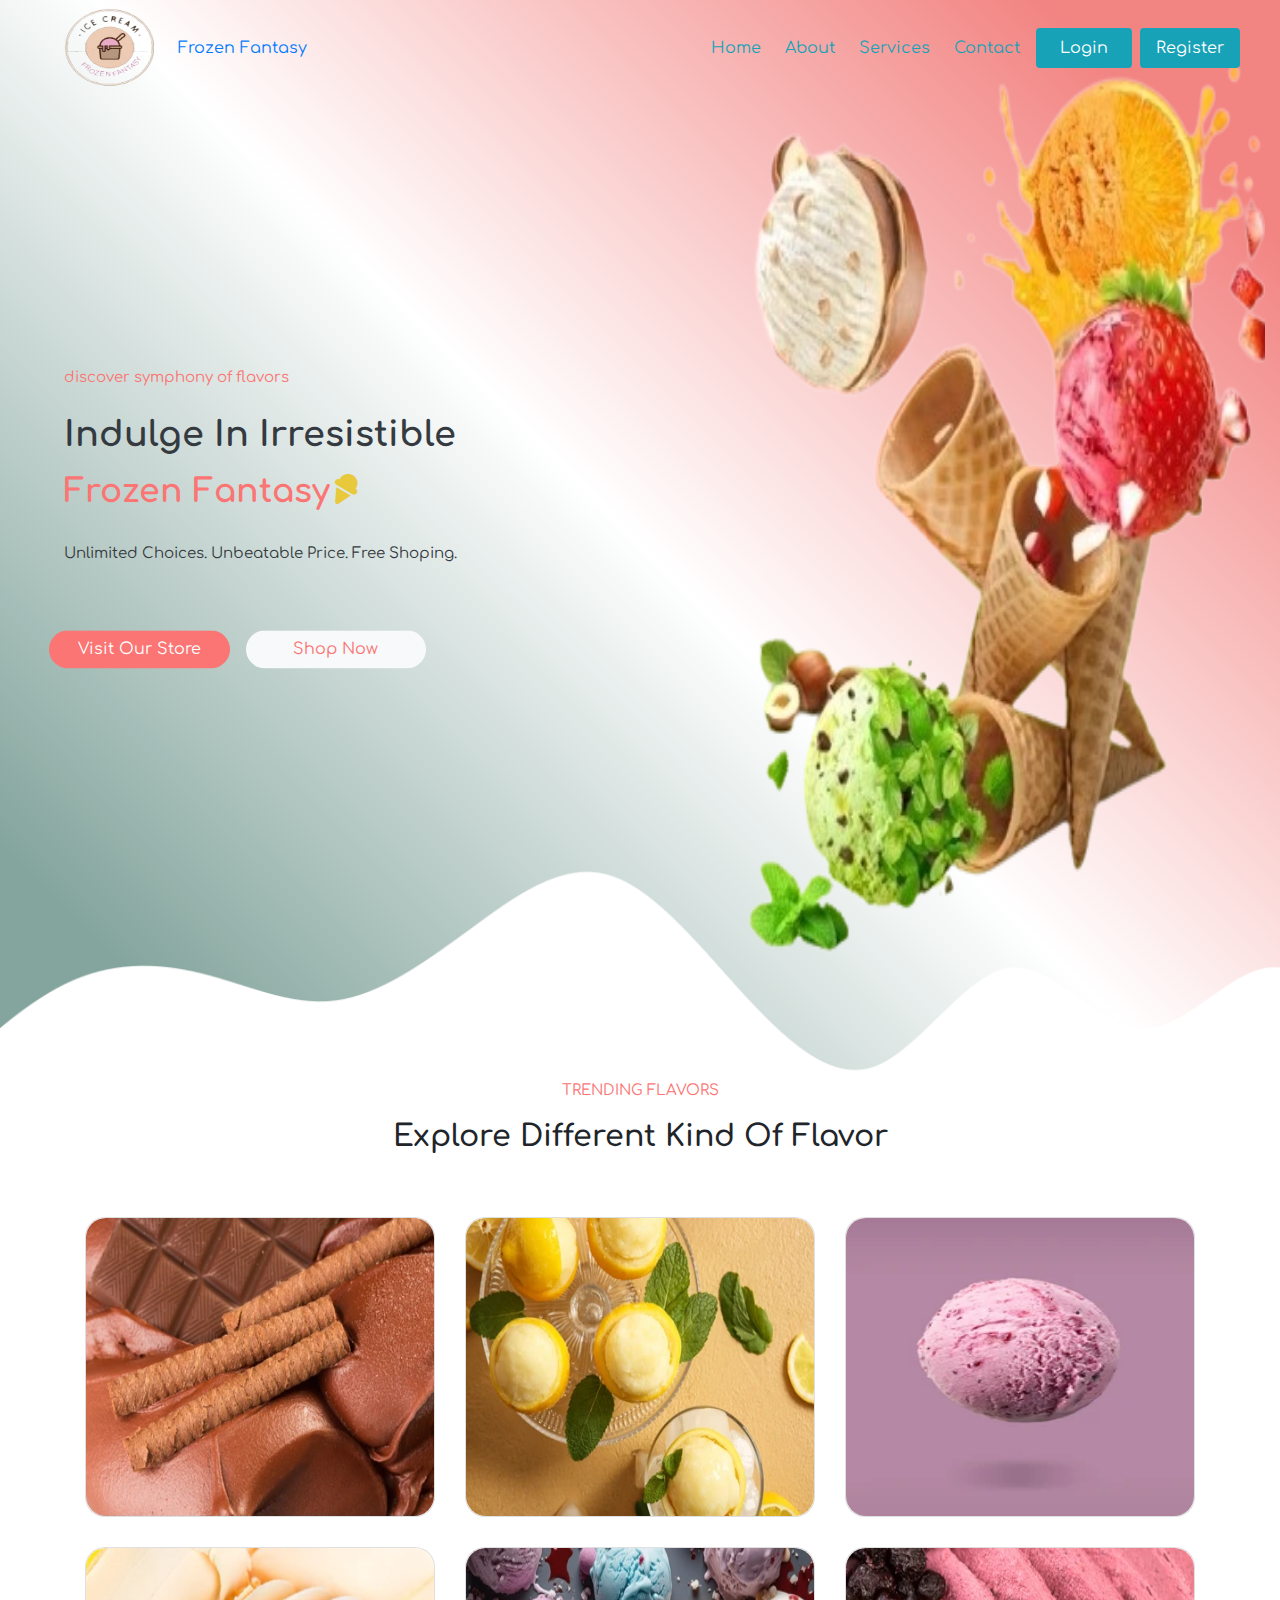
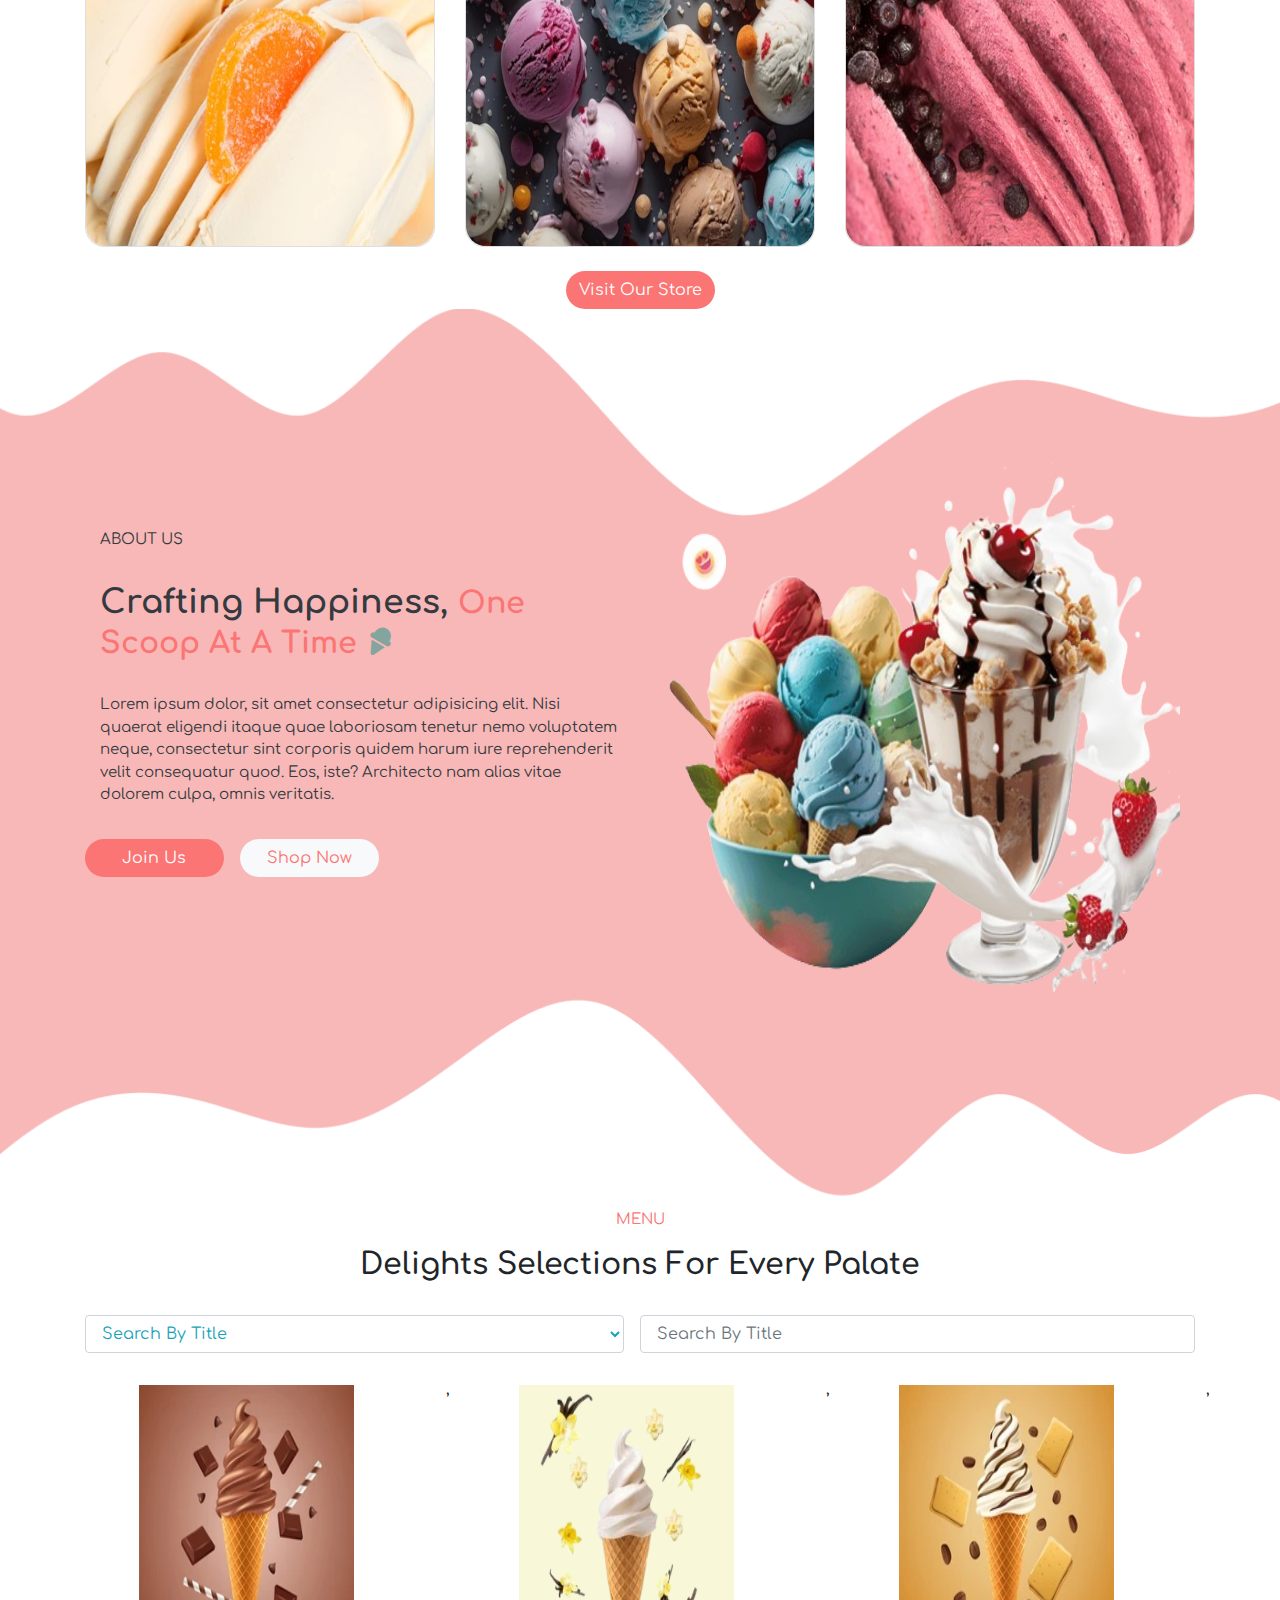
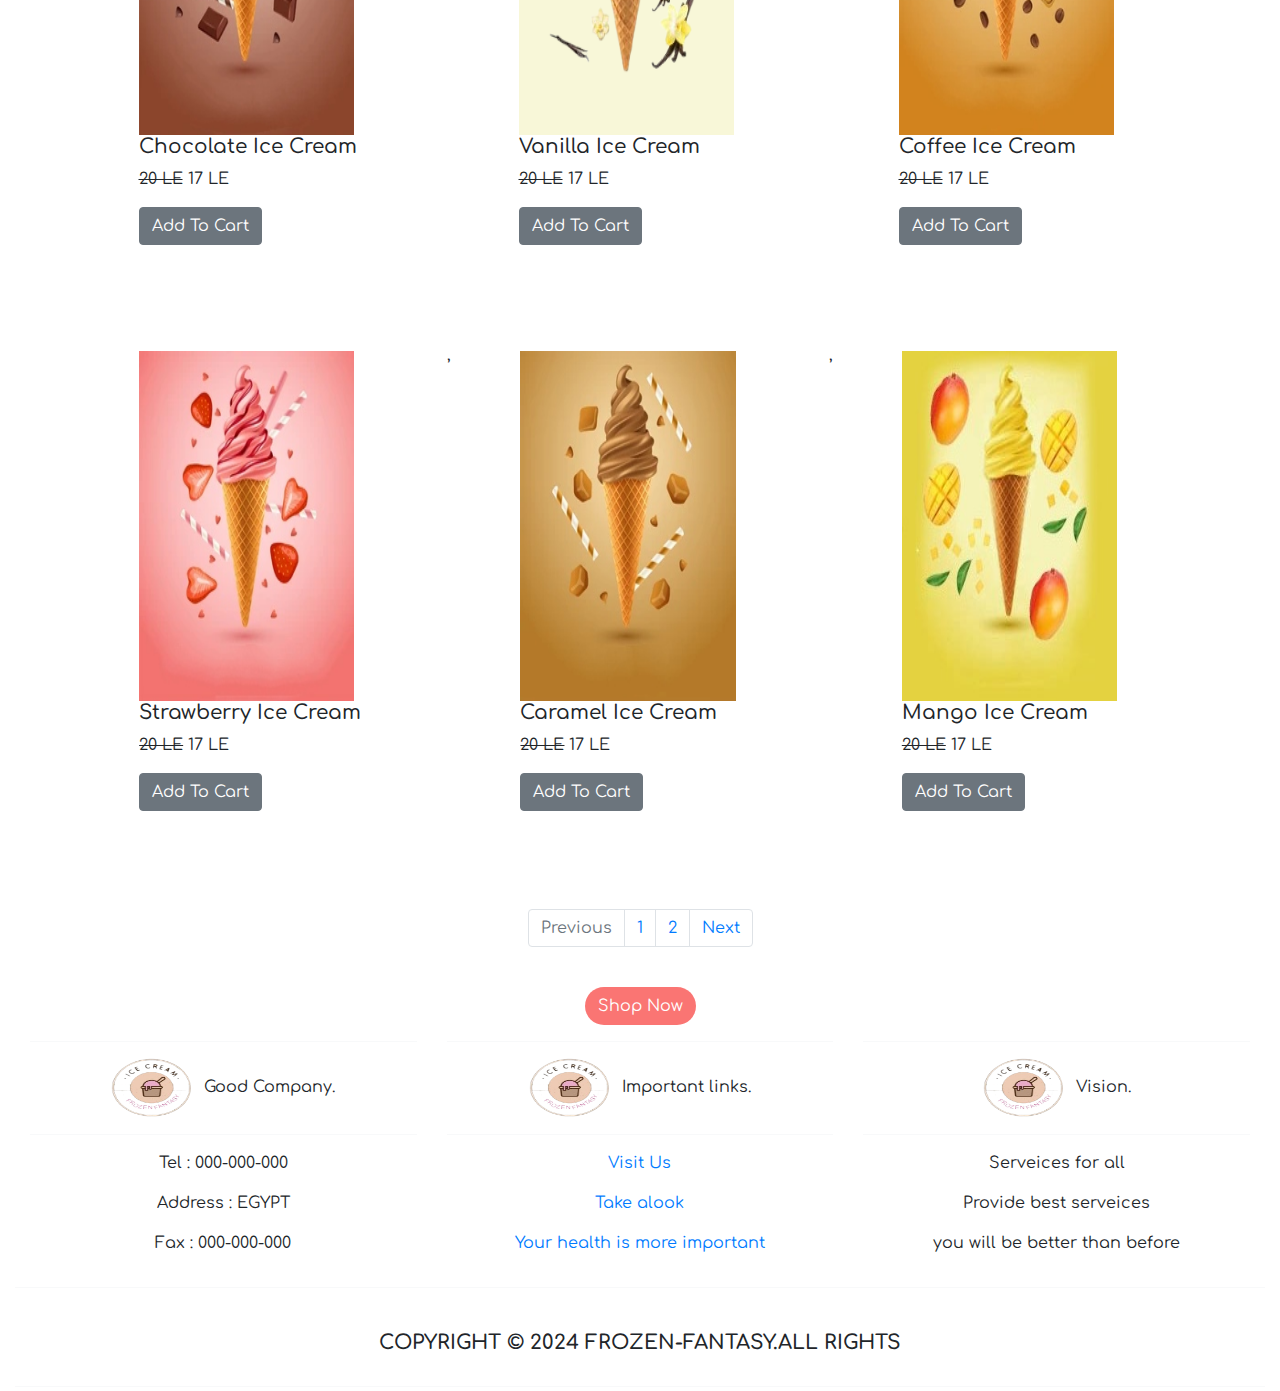
==== commit 14825fab: "update" ====
--- a/index.html
+++ b/index.html
@@ -424,7 +424,7 @@
 
             <hr class="border-top border-3 border-light my-3">
             <span class="text-center d-block title py-4" style="font-weight: 600; font-size: 20px;">
-                COPYRIGHT &copy; 2024 ICECREAM.ALL RIGHTS
+                COPYRIGHT &copy; 2024 FROZEN-FANTASY.ALL RIGHTS
             </span>
             <hr class="border-top border-3 border-light my-1">
         </div>
@@ -435,8 +435,7 @@
 
     <!-- -------------------------------JavaScript links-------------------------------- -->
 
-    <script src="javaScript/index.js"></script>
-
+    
     <!-- jQuery library -->
     <script src="https://cdn.jsdelivr.net/npm/jquery@3.7.1/dist/jquery.slim.min.js"></script>
 
@@ -445,6 +444,9 @@
 
     <!-- Latest compiled JavaScript -->
     <script src="https://cdn.jsdelivr.net/npm/bootstrap@4.6.2/dist/js/bootstrap.bundle.min.js"></script>
+
+    <script src="javaScript/index.js"></script>
+
 
 </body>
 
--- a/css/style.css
+++ b/css/style.css
@@ -12,7 +12,7 @@
     z-index: 5;
 }
 
-nav  ul#user_info {
+nav ul#user_info {
     display: none;
 }
 
@@ -44,7 +44,7 @@
 .shopping_cart .carts_products {
     /* position: relative; */
     position: absolute;
-    width: 270px;
+    width: 300px;
     transform: translate(-40%, 0);
     top: 70px;
     padding: 10px;
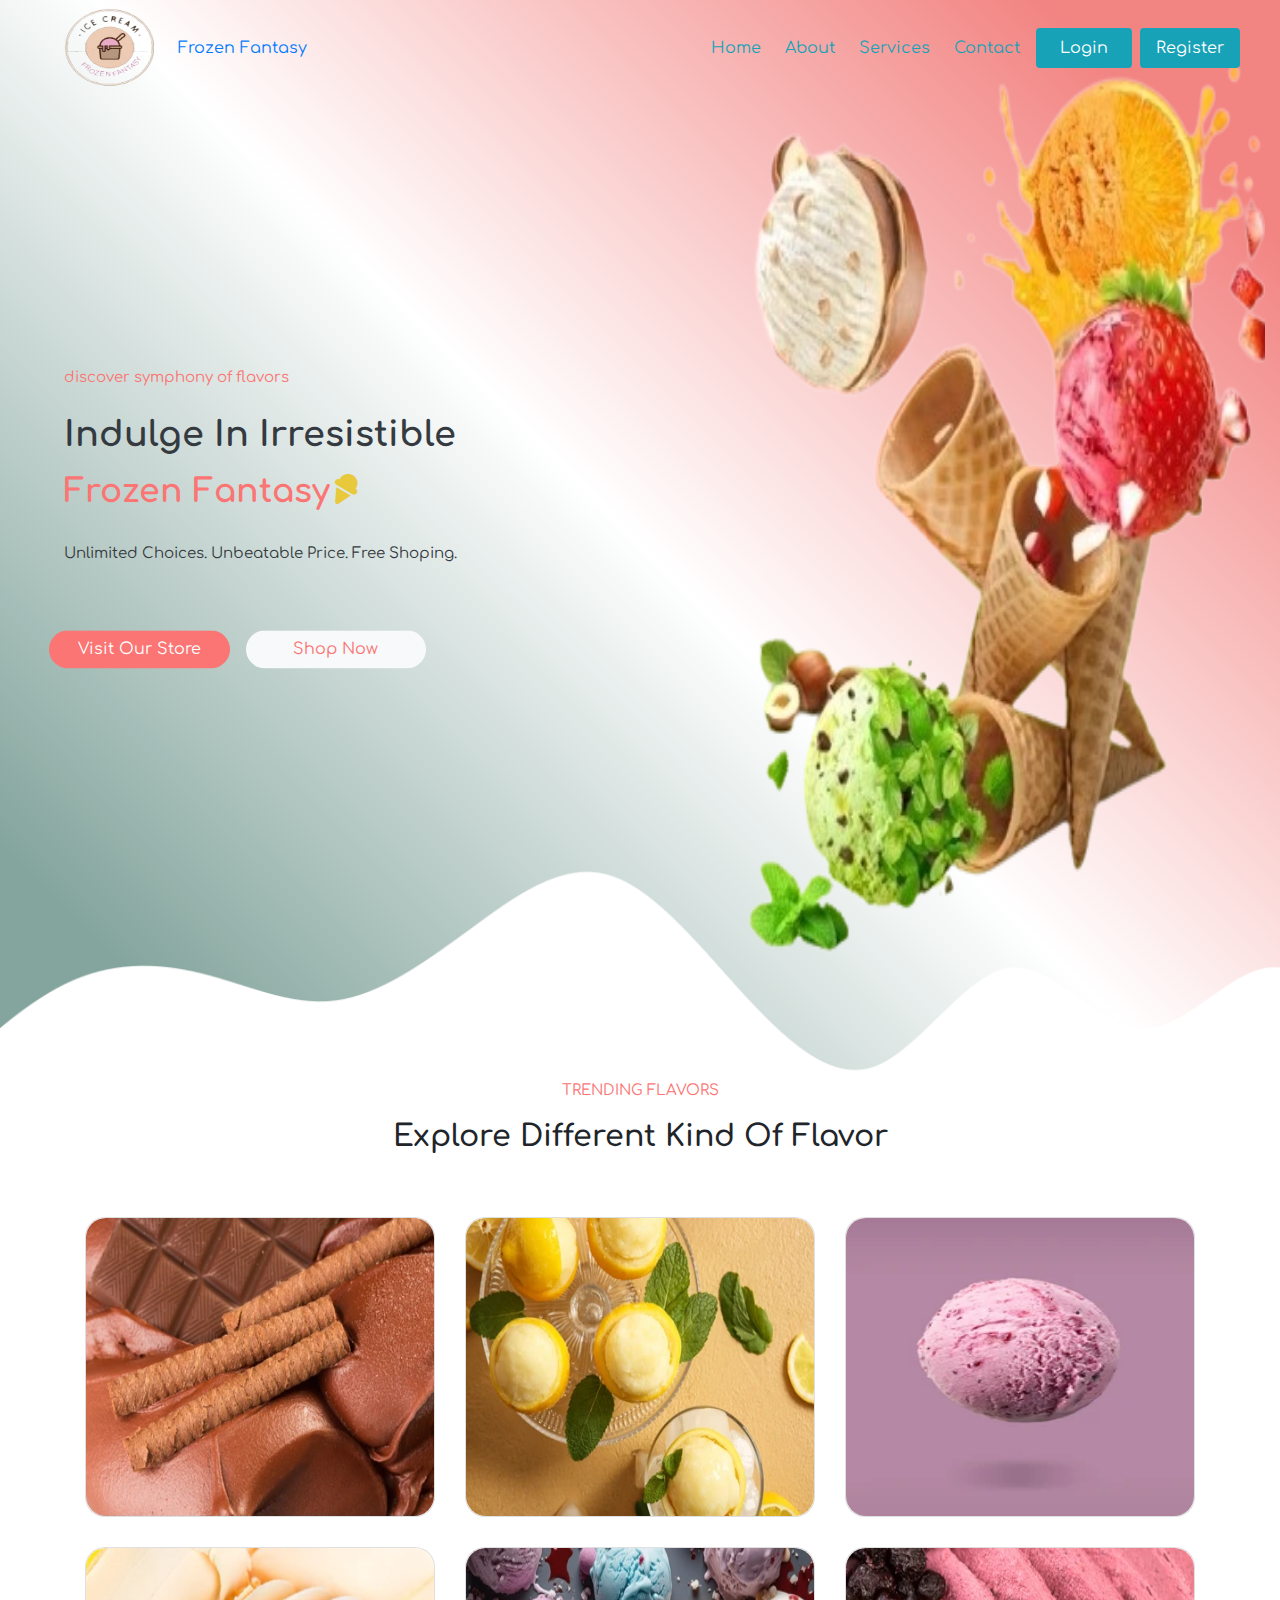
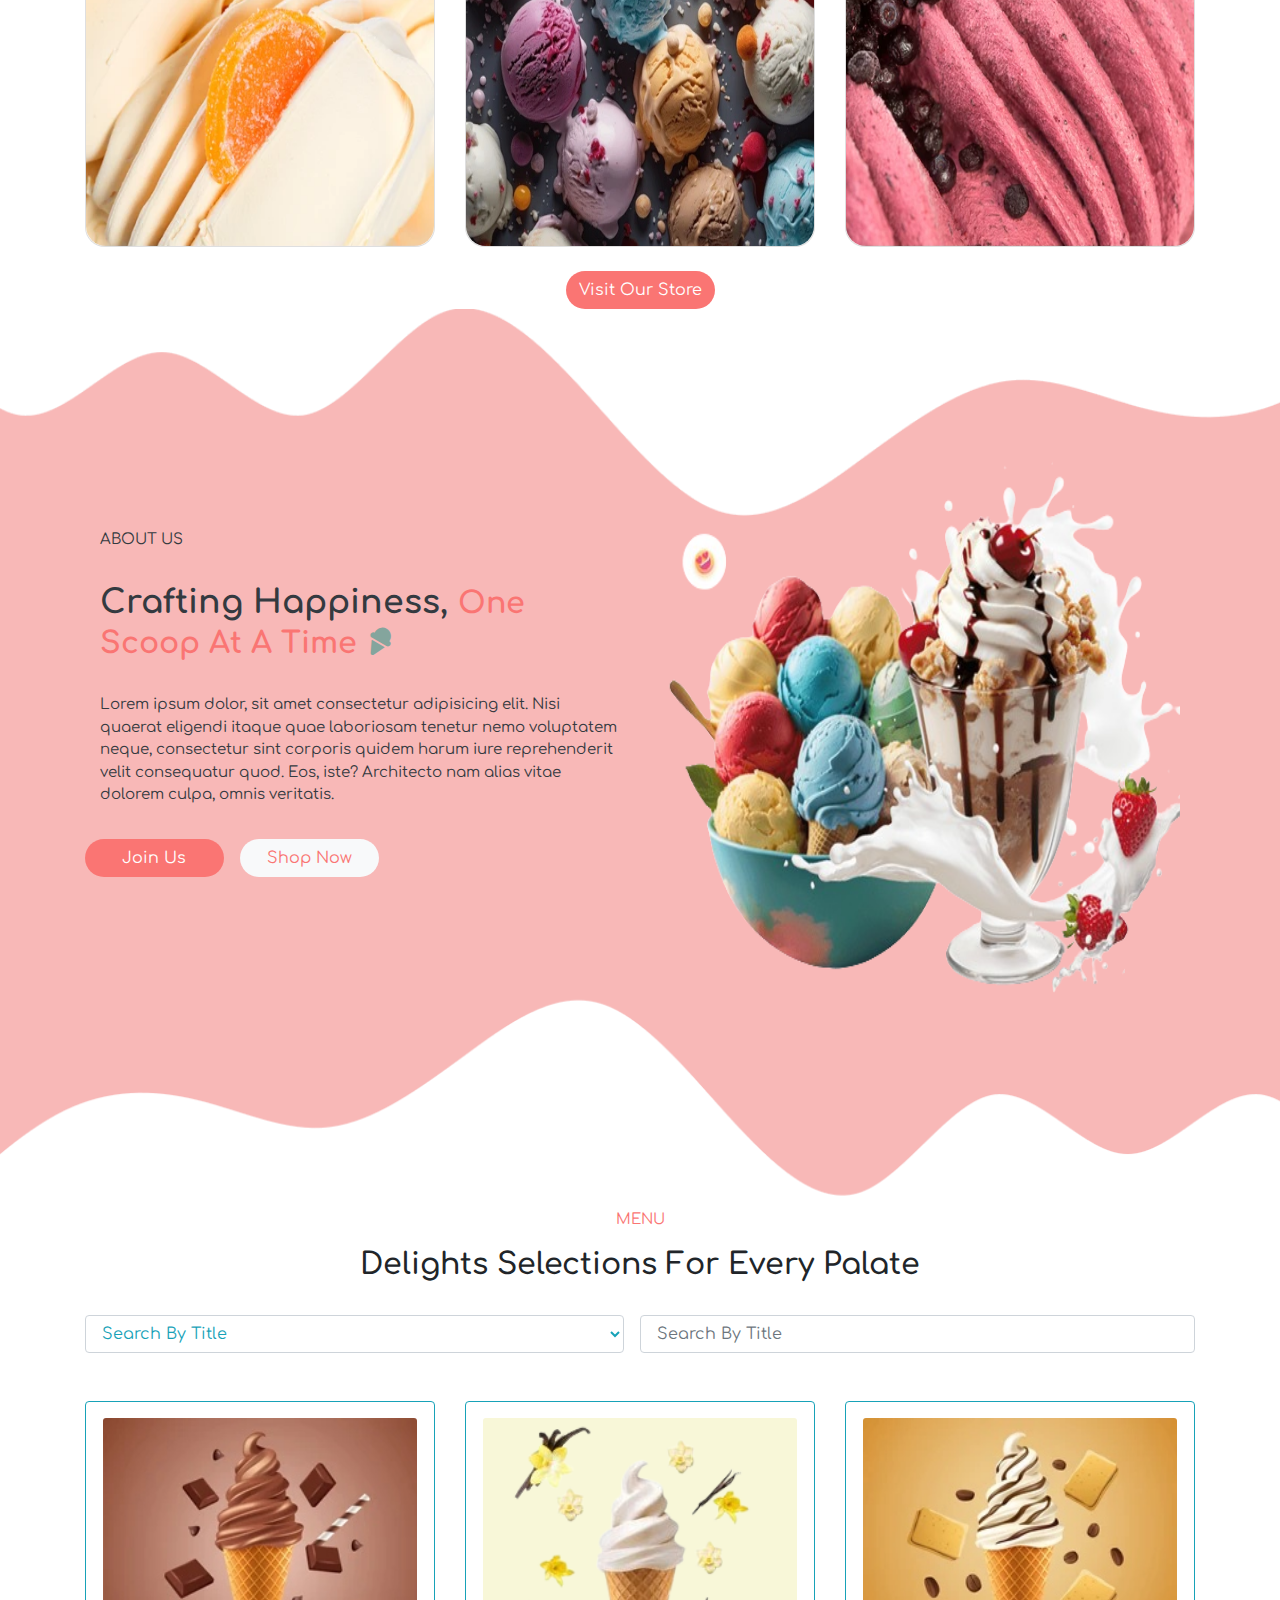
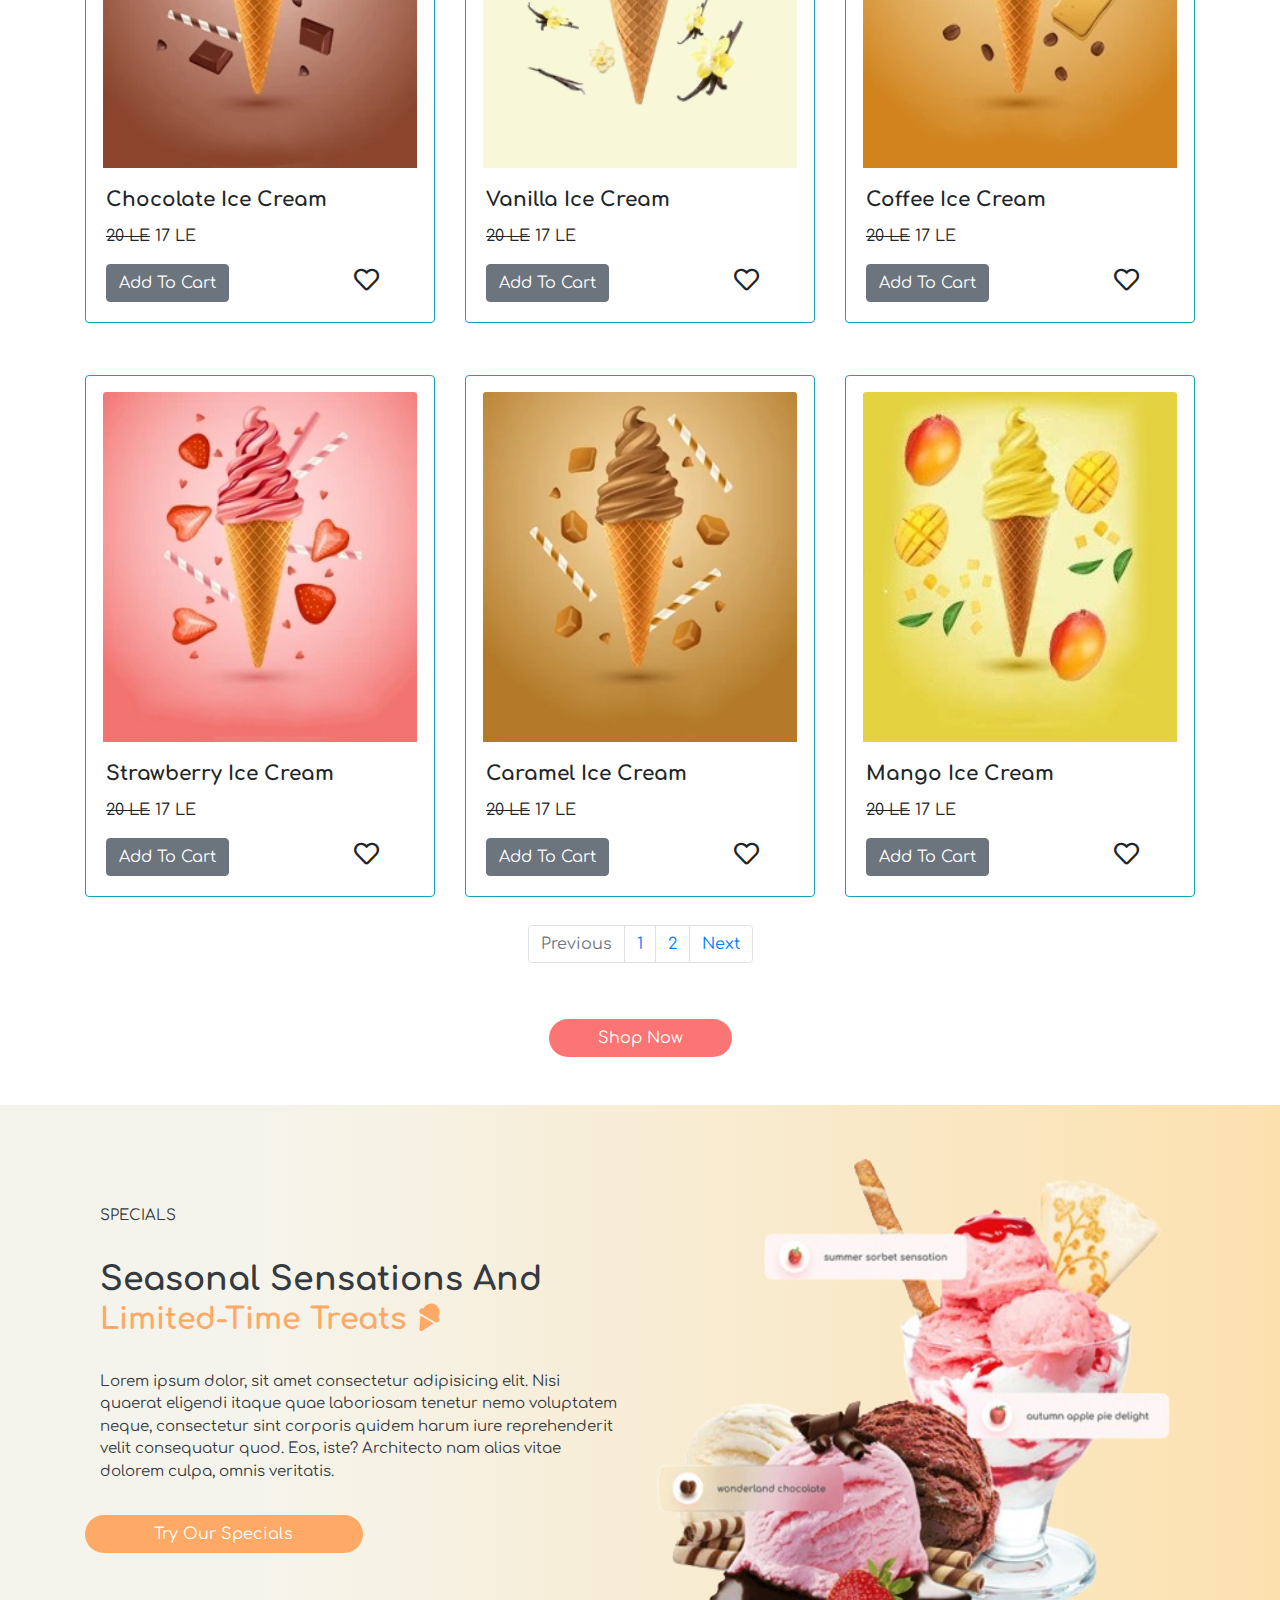
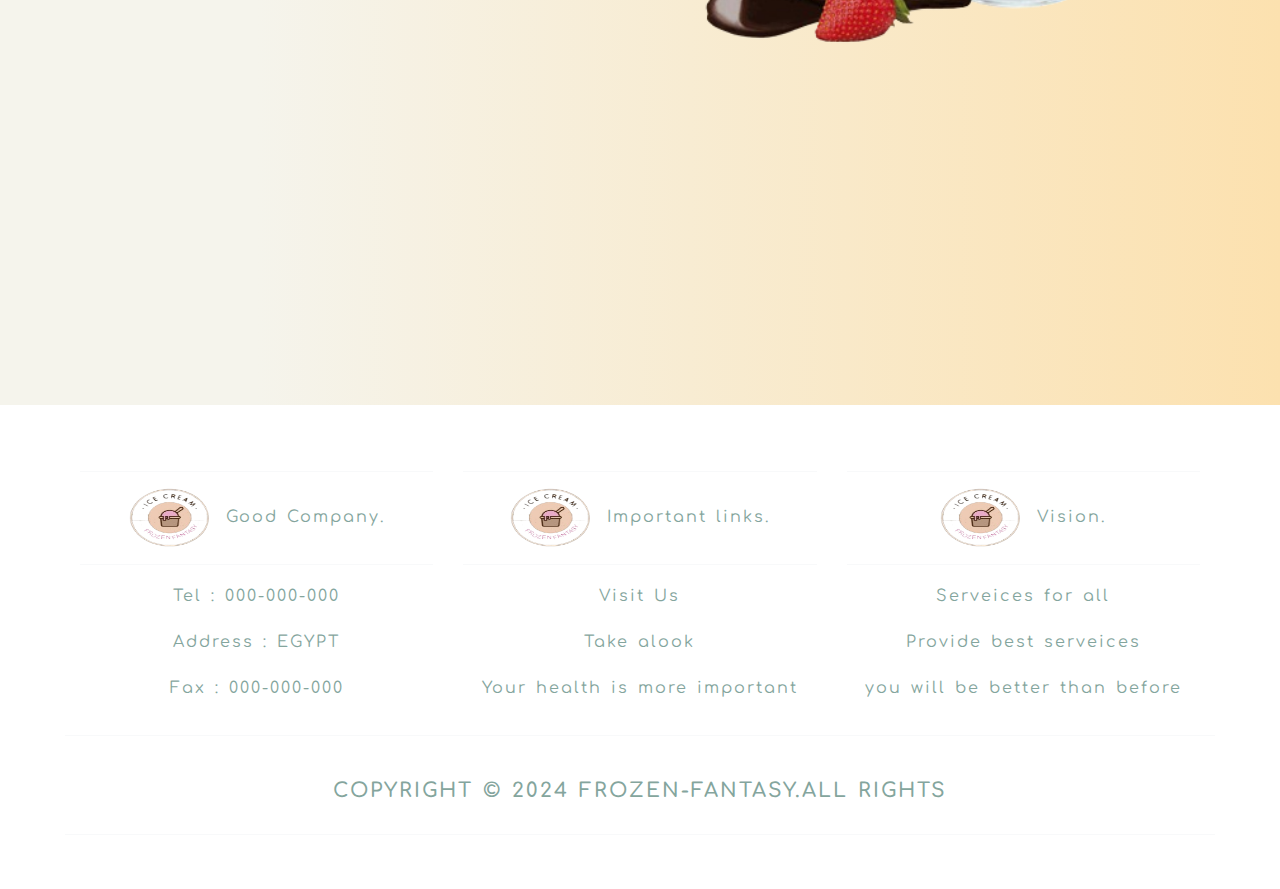
==== commit 1aa2b86b: "update" ====
--- a/index.html
+++ b/index.html
@@ -254,7 +254,7 @@
                         <input id="joinBtn" class="col-lg-3 col-md-4 col-sm-5 btn mt-3 mr-3 px-4 h-auto"
                             style="color: white; background-color:rgb(250, 117, 115); border-radius: 20px;"
                             type="button" value="Join Us">
-                        <input class="col-lg-3 col-md-4 col-sm-5 btn  mt-3 px-4 bg-light"
+                        <input class="shopNowBtn col-lg-3 col-md-4 col-sm-5 btn  mt-3 px-4 bg-light"
                             style="color: #fa7573; border-radius: 20px;" type="button" value="Shop Now">
                     </div>
 
@@ -312,31 +312,12 @@
 
                         </div>
                     </div>
-                </div>
-
-                <div class="col-xl-3 col-lg-4  col-sm-6">
-                    <div class="card Products-item">
-                        <img class="card-img-top Products-item-img" src="images/cereal.jpg" alt="Card image"
-                            height="250px">
-                        <div class="card-body">
-                            <h4 class="card-title item-title">Cereal Ice Cream</h4>
-                            
-                            <p><del>25EGP</del> 20EGP</p>
-                            <a href="#" class="btn btn-secondary">Add To Cart</a>
-                        </div>
-
-                        <div class="card-img-overlay item-overlay">
-
-                        </div>
-                    </div>
-                </div>
- -->
+                </div> -->
 
 
             </div> <!--row1-->
 
         </div>
-
 
         <!-- -----------------------pagination------------------------ -->
 
@@ -347,8 +328,8 @@
             <li class="page-item"><a class="page-link" href="#">Next</a></li>
         </ul>
 
-        <div class="text-center px-5">
-            <input id="shopNow" class="btn"
+        <div class="text-center pb-5">
+            <input id="shopNow" class="shopNowBtn btn mt-3 px-5"
                 style="color: white; background-color:rgb(250, 117, 115); border-radius: 20px;" type="button"
                 value="Shop Now">
         </div>
@@ -357,7 +338,44 @@
 
     <!-- ---------------------Section_4--------------------------- -->
 
-
+    <section class="sec4">
+        <div class="specials-sec">
+            <div class="container-lg d-flex justify-content-between">
+
+                <div class=" specials-contant col-md-6 text-dark">
+
+                    <!-- <div class="specials-content "> -->
+                    <p class="p1 pb-2" style="font-size: 15px;">SPECIALS</p>
+                    <h2 class="pt-2" style="text-transform: capitalize; font-weight: 900; font-size: 33px;">
+                        seasonal sensations and
+                        <span class="pt-2"
+                            style="text-transform: capitalize; font-weight: 900; font-size: 30px; color:#fea965;">
+                            limited-time treats
+                            <i class="fas fa-ice-cream" style="color: #fea965;"></i>
+                        </span>
+                    </h2>
+
+                    <p class=" p1 pt-4" style="font-size: 15px;">Lorem ipsum dolor, sit amet consectetur adipisicing
+                        elit. Nisi quaerat eligendi itaque quae laboriosam tenetur nemo voluptatem neque, consectetur
+                        sint corporis quidem harum iure reprehenderit velit consequatur quod. Eos, iste? Architecto nam
+                        alias vitae dolorem culpa, omnis veritatis.
+                    </p>
+                    <div class=" row">
+                        <input id="joinBtn" class=" col-md-6 col-sm-12 btn mt-3 mr-3 px-4 h-auto"
+                            style="color: white; background-color:#fea965; border-radius: 20px;" type="button"
+                            value="Try Our Specials">
+
+                    </div>
+
+                </div>
+
+                <div class=" specials-img col-md-6">
+                    <img src="images/specials.png" alt="img" class="specials-img-img ">
+                </div>
+            </div>
+        </div>
+
+    </section>
 
     <!-- --------------------footerSection--------------------------- -->
 
@@ -435,7 +453,7 @@
 
     <!-- -------------------------------JavaScript links-------------------------------- -->
 
-    
+
     <!-- jQuery library -->
     <script src="https://cdn.jsdelivr.net/npm/jquery@3.7.1/dist/jquery.slim.min.js"></script>
 
--- a/css/style.css
+++ b/css/style.css
@@ -63,6 +63,13 @@
 
 }
 
+.pls,
+.minus {
+    cursor: pointer;
+    font-size: 25px;
+    margin-top: -5px;
+}
+
 /* /////////////////////////////////////////////////////////////////////////////// */
 main {
     height: 120vh;
@@ -271,4 +278,74 @@
     font-size: 25px;
     cursor: pointer;
 
-}+}
+
+.Products-form .card .products-contant .RemoveFromCartBtn {
+    display: none;
+}
+
+.Products-form .card .products-contant .AddToCartBtn {
+    display: block;
+}
+
+/* /////////////////////////specialsSection//////////////////////// */
+
+.sec4 {
+    background: linear-gradient(270deg, #fce1af 0%, #f5f4ec 80%);
+}
+
+.specials-sec {
+    position: relative;
+    height: 100vh;
+}
+
+
+.specials-sec .specials-contant {
+    margin-top: 100px;
+}
+
+.specials-contant h2 .fa-ice-cream {
+    rotate: 30deg;
+}
+
+.specials-sec .specials-img {
+    width: 100%;
+    height: 100%;
+    margin-top: 50px;
+}
+
+.specials-sec .specials-img .specials-img-img {
+    height: 500px;
+    width: 100%;
+}
+
+
+/* /////////////////////////////////////////footerSection////////////////////////////////////////////// */
+footer {
+    /* background-color: #f28482; */
+    /* background-color: #f5f4ec;  */
+    color: #84a59d;
+    padding: 50px;
+    word-spacing: 2px;
+    letter-spacing: 2px;
+    line-height: 30px;
+}
+
+.footer-containt .footer-img {
+    transition: 1s;
+}
+
+.footer-containt .footer-img:hover {
+    background-color: #fce1af;
+}
+
+.footer-containt p a {
+    color: #84a59d;
+    text-decoration: none;
+}
+
+.footer-containt p a:hover {
+    color: rgb(92, 96, 99);
+}
+
+/* ------------------- */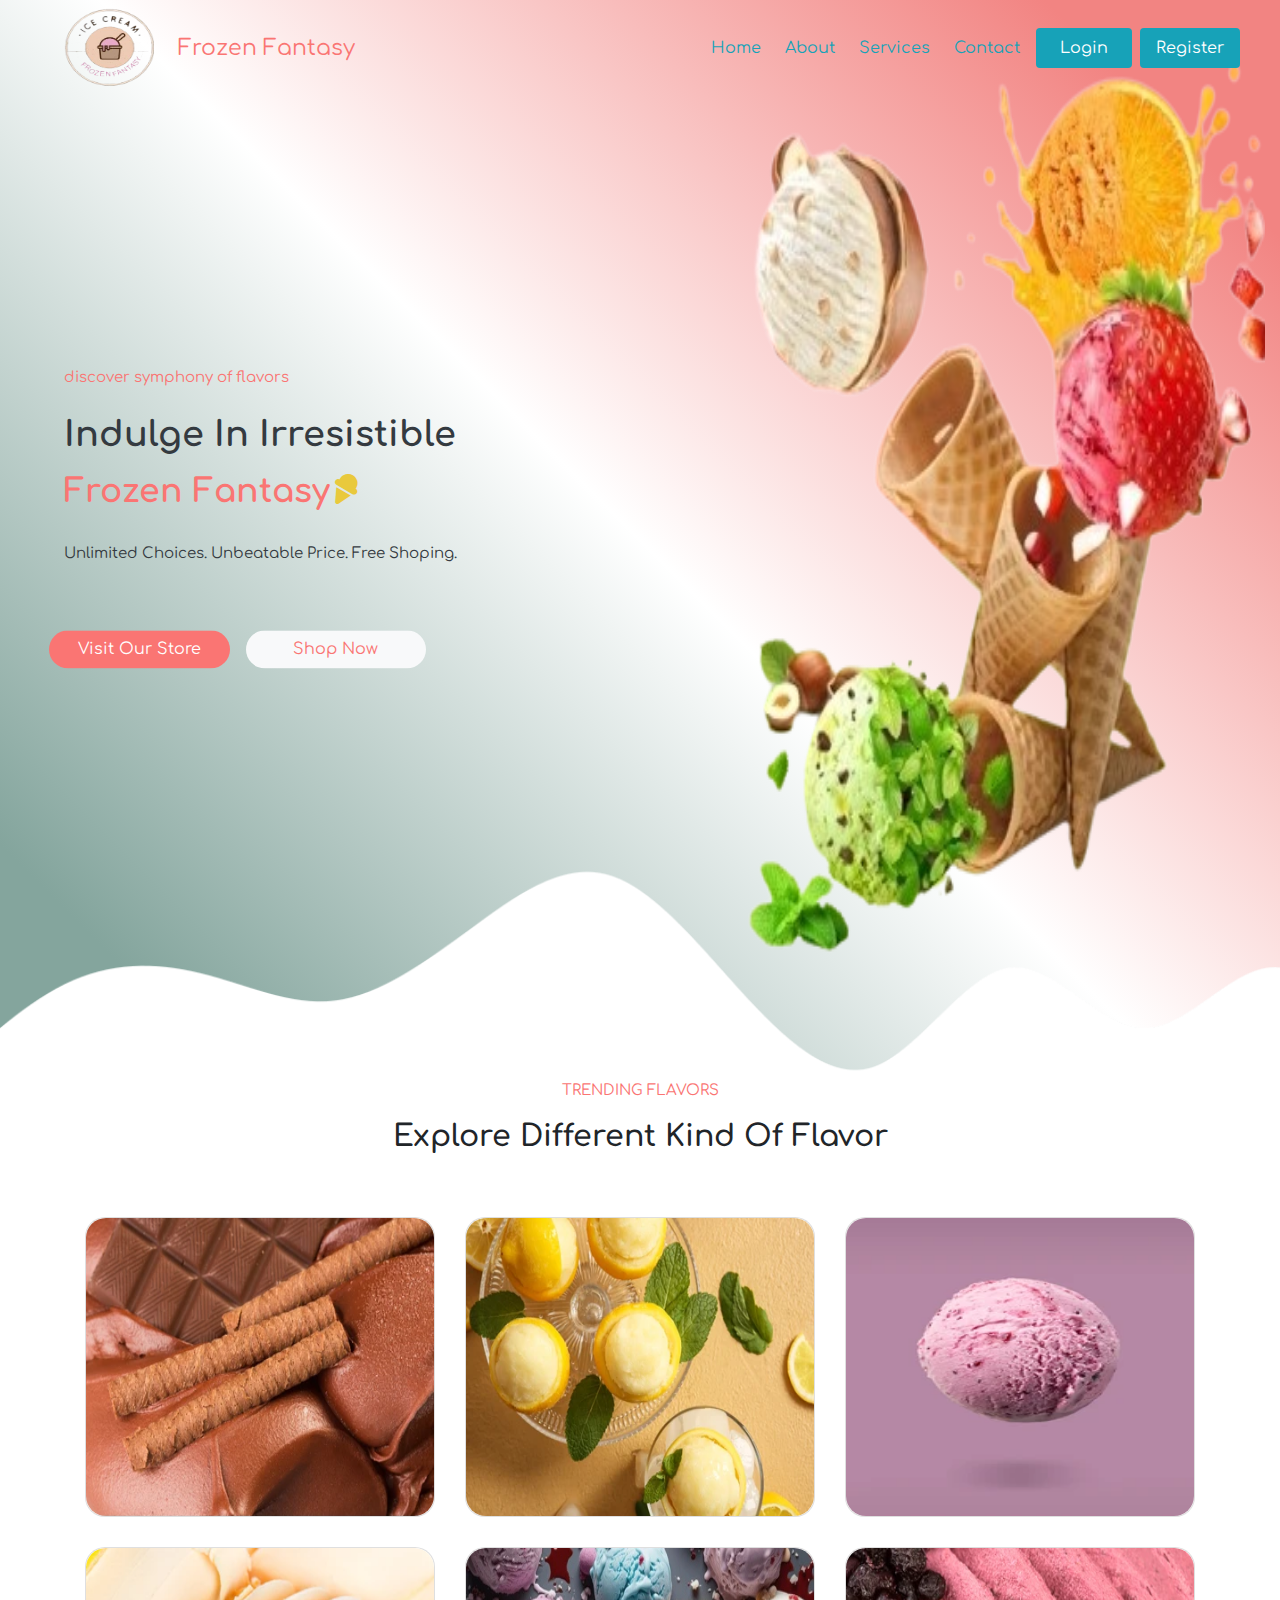
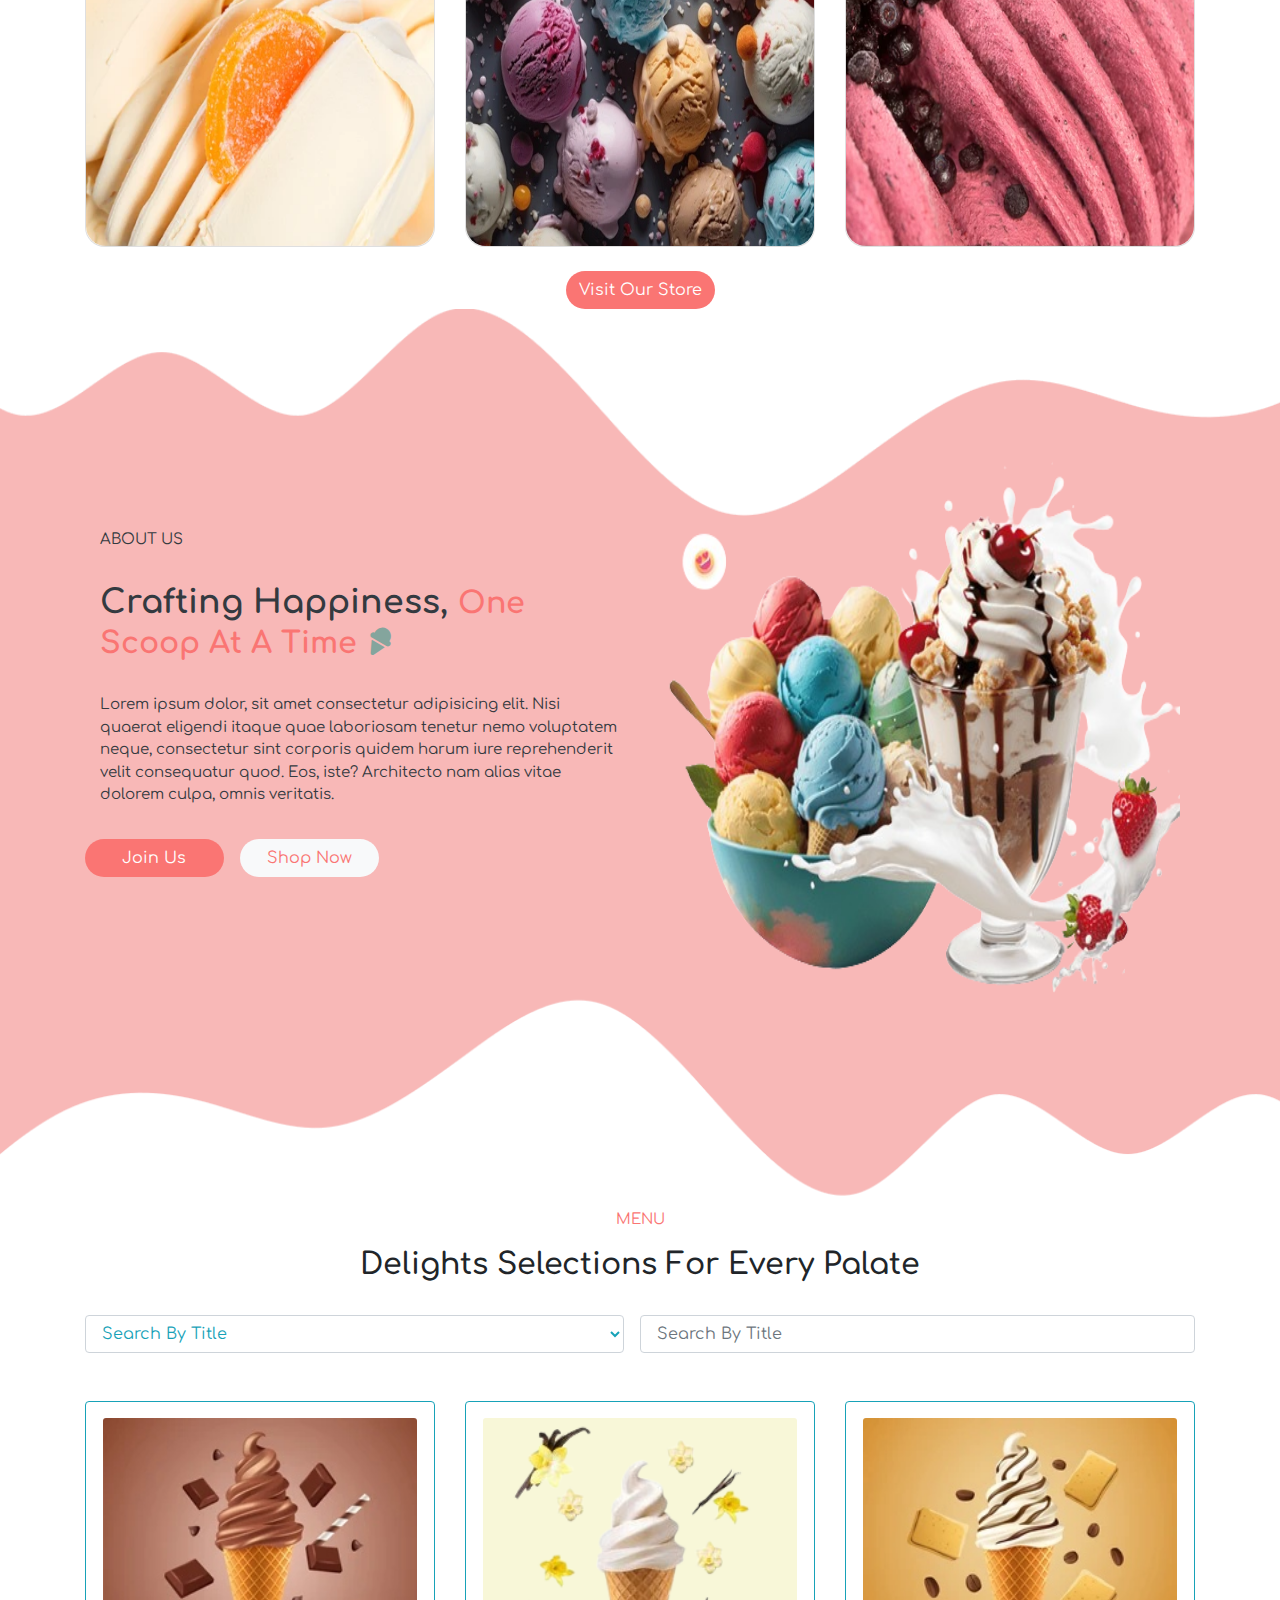
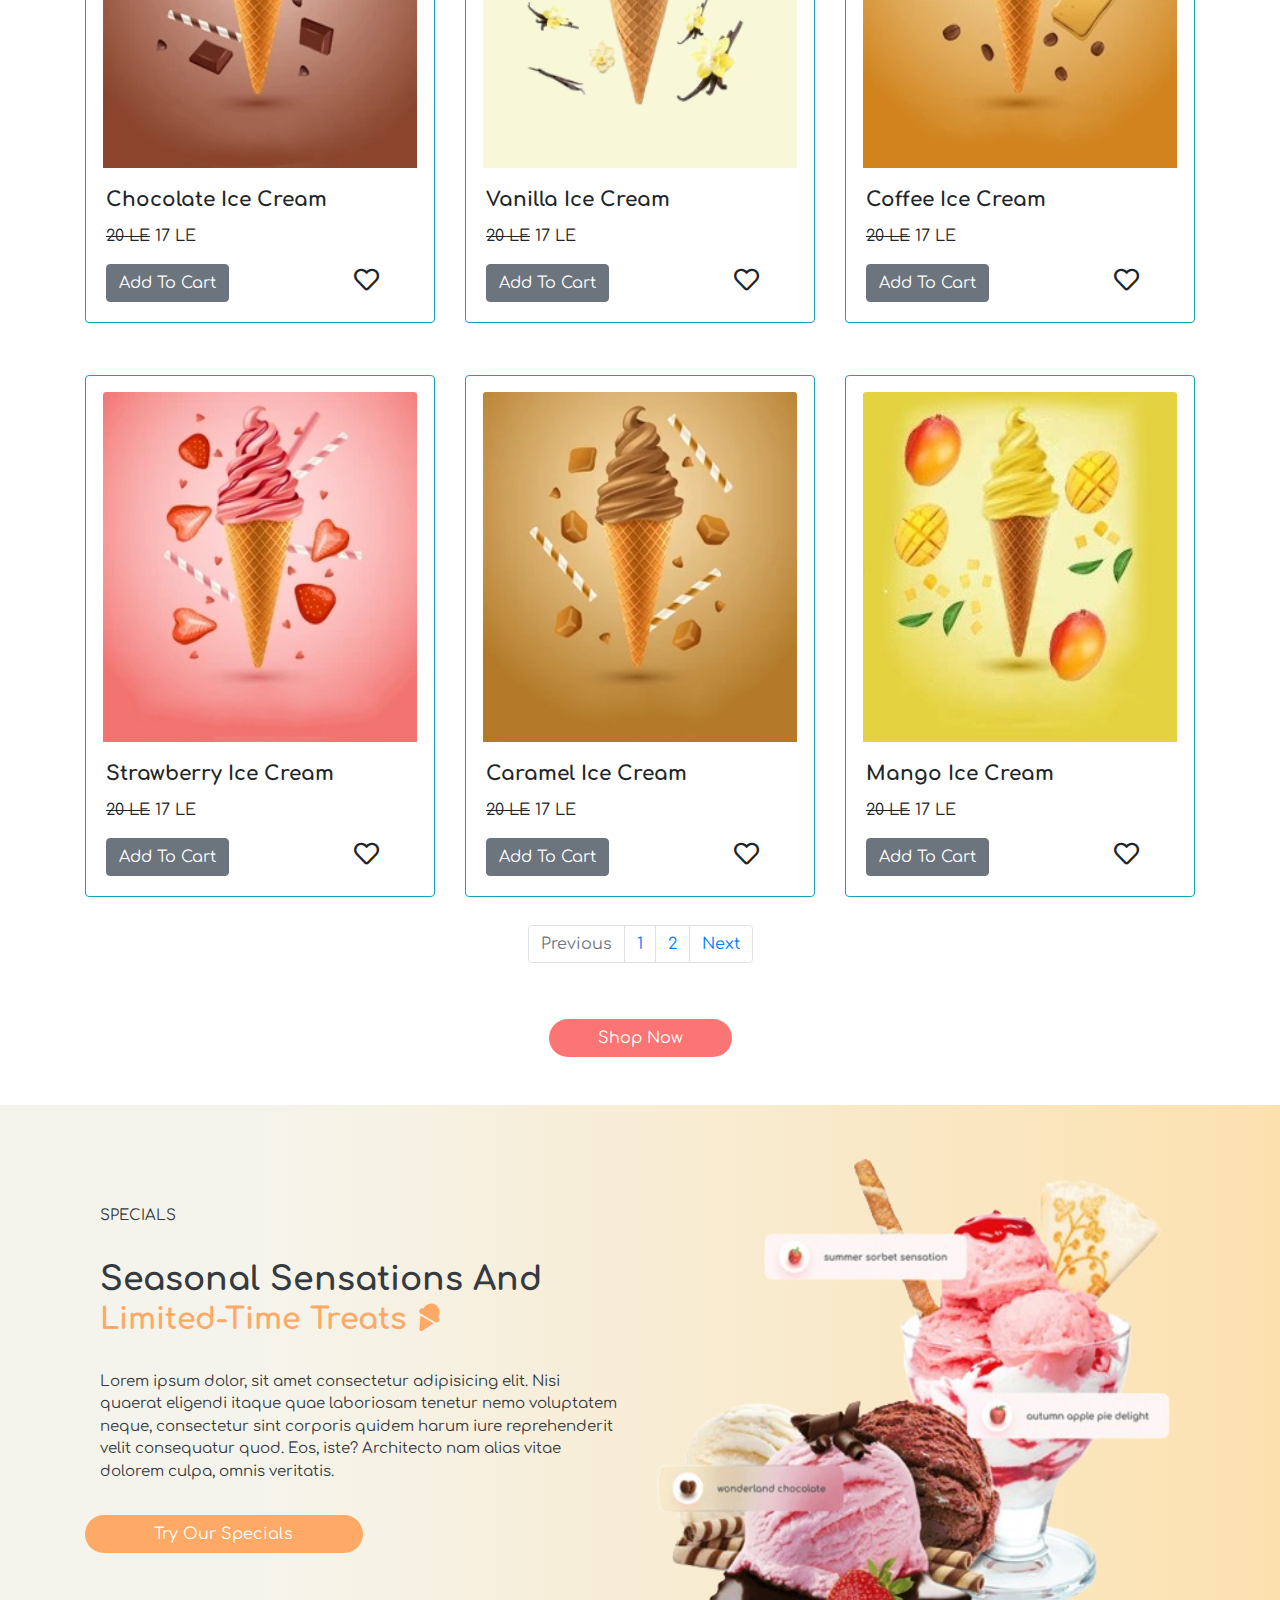
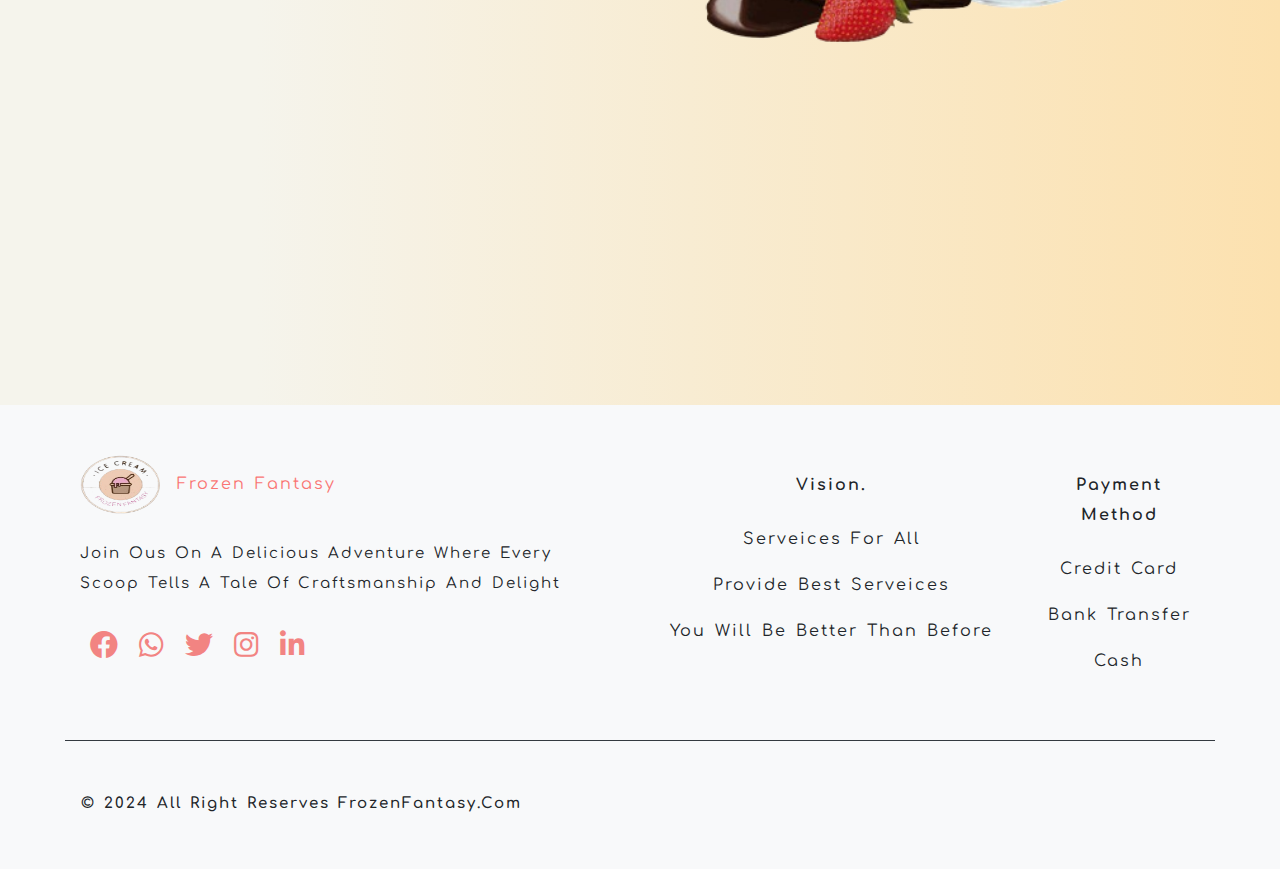
==== commit 66b6cc5b: "update" ====
--- a/index.html
+++ b/index.html
@@ -5,9 +5,7 @@
     <meta charset="UTF-8">
     <title>Frozen Fantasy</title>
     <link rel="stylesheet" href="css/style.css">
-
     <link rel="stylesheet" href="css/all.css">
-
 
     <!-- Latest compiled and minified CSS -->
     <link rel="stylesheet" href="https://cdn.jsdelivr.net/npm/bootstrap@4.6.2/dist/css/bootstrap.min.css">
@@ -23,18 +21,13 @@
         rel="stylesheet">
     <!-- font-family: "Comfortaa", sans-serif; -->
 
-
 </head>
-
-
 
 <body>
     <!-- --------------------headerSection--------------------------- -->
 
-    <header>
-
-
-    </header>
+    <!-- <header>
+    </header> -->
 
     <!-- --------------------mainSection--------------------------- -->
 
@@ -42,11 +35,7 @@
         <nav class="navbar navbar-expand-md pt-4 ">
             <img src="images/logo-img-removebg-preview.png" alt="logo-img" width="90px" height="80px" class="ml-lg-5">
 
-            <a href="index.html" class="brand ml-4">Frozen Fantasy</a>
-            <!-- <button id="navbar-toggler" class="navbar-toggler bg-info " type="button" data-toggle="collapse"
-                data-target="#collapsibleNavbar">
-                <span class="navbar-toggler-icon"></span>
-            </button> -->
+            <a href="index.html" class="brand ml-4" style="color: #fa7573; font-size: 22px; ">Frozen Fantasy</a>
 
             <div class="nav-div collapse navbar-collapse navbar-collapse-lg ml-5" id="collapsibleNavbar">
 
@@ -77,30 +66,10 @@
                     </li>
                 </ul>
 
-                <!-- <ul id="user_info" class=" nav-pills navbar-nav ml-auto mr-5">
-                    <li class="nav-item mr-3  ">
-                        <a class="nav-link text-info" href="#" id="user"></a>
-                    </li>
-
-                    <li class="shopping_cart nav-item">
-                        <i class="fas fa-shopping-cart"></i>
-                        <span class="badge"></span>
-
-                        <div class="carts_products">
-                            <div></div>
-                            <a href="cartsproducts.html">View All Products</a>
-                        </div>
-                    </li>
-
-                    <li class="nav-item ml-4 ">
-                        <a class="nav-link text-info" href="#" id="logout">Log Out</a>
-                    </li>
-                </ul> -->
-
             </div>
 
         </nav>
-        <!--  -->
+        <!-- ----------------------------------------------------------------------------------- -->
         <div class="wave main-sec container-fluid-lg d-flex">
 
             <div class=" main-contant col-md-6 col-sm-7 mt-5 text-dark">
@@ -234,7 +203,7 @@
 
                 <div class=" about-contant col-md-6 text-dark">
 
-                    <!-- <div class="about-content "> -->
+
                     <p class="p1 pb-2" style="font-size: 15px;">ABOUT US</p>
                     <h2 class="pt-2" style="text-transform: capitalize; font-weight: 900; font-size: 33px;">
                         crafting happiness,
@@ -379,72 +348,58 @@
 
     <!-- --------------------footerSection--------------------------- -->
 
-    <footer id="CONTACT-US ">
+    <footer id="CONTACT-US" class="bg-light">
         <div class="container-fluid ">
-            <div class="footer-containt d-flex row text-center justify-content-around m-auto ">
-
-                <div class="col-lg-4  col-md-12  ">
-                    <hr class="border-top border-3 border-light my-3">
-
+            <div class="footer-containt d-flex row justify-content-around m-auto ">
+
+                <div class="col-lg-6  col-md-12  ">
 
                     <img class="footer-img rounded-circle  custom-shadow1 " src="images/logo-img-removebg-preview.png"
                         alt="logo-img" width="80" height="60" draggable="false">
 
-                    <span class="pl-2">Good Company.</span>
-
-
-                    <hr class="border-top border-3 border-light my-3">
-                    <address>
-                        <p>Tel : 000-000-000</p>
-                        <p>Address : EGYPT</p>
-                        <p>Fax : 000-000-000</p>
-                    </address>
-                </div>
-
-                <div class="col-lg-4  col-md-12 ">
-                    <hr class="border-top border-3 border-light my-3">
-
-
-                    <img class="footer-img rounded-circle  custom-shadow1 " src="images/logo-img-removebg-preview.png"
-                        alt="logo-img" width="80" height="60" draggable="false">
-
-                    <span class="pl-2"> Important links.</span>
-
-                    <hr class="border-top border-3 border-light my-3">
-                    <p>
-                        <a class="important-links" href="#">Visit Us</a>
-                    </p>
-                    <p>
-                        <a class="important-links" href="#">Take alook</a>
-                    </p>
-                    <p>
-                        <a class="important-links" href="#">Your health is more important</a>
-                    </p>
-
-
-                </div>
-
-                <div class="col-lg-4  col-md-12 ">
-                    <hr class="border-top border-3 border-light my-3">
-
-
-                    <img class="footer-img rounded-circle  custom-shadow1 " src="images/logo-img-removebg-preview.png"
-                        alt="logo-img" width="80" height="60" draggable="false">
-
-                    <span class="pl-2">Vision.</span>
-
-                    <hr class="border-top border-3 border-light my-3">
-                    <p>Serveices for all</p>
+                    <span class="pl-2" style="color: #fa7573;">Frozen Fantasy</span>
+
+
+                    <p class="text-capitalize mt-4 pr-5 " style="font-size: 15px;">Join ous on a delicious adventure
+                        where
+                        every scoop tells a tale of
+                        craftsmanship and delight</p>
+
+                    <!-- --------------------------------- links ------------------------------------- -->
+                    <div class="icon-links pt-3 ">
+                        <a href="#"><i class="fab fa-facebook"></i></a>
+                        <a href="#"><i class="fab fa-whatsapp"></i></a>
+                        <a href="#"><i class="fab fa-twitter"></i></a>
+                        <a href="#"><i class="fab fa-instagram"></i></a>
+                        <a href="#"><i class="fab fa-linkedin-in"></i></a>
+                    </div>
+                    <!-- --------------------------------- /links ------------------------------------- -->
+                </div>
+
+                <div class="col-lg-4 col-sm-6 text-capitalize text-center" style="margin-top: 15px;">
+
+                    <span class="font-weight-bold">Vision.</span>
+
+                    <p class="mt-4">Serveices for all</p>
                     <p>Provide best serveices</p>
                     <p>you will be better than before</p>
                 </div>
-            </div>
-
-            <hr class="border-top border-3 border-light my-3">
-            <span class="text-center d-block title py-4" style="font-weight: 600; font-size: 20px;">
-                COPYRIGHT &copy; 2024 FROZEN-FANTASY.ALL RIGHTS
+                <div class="col-lg-2 col-sm-6 text-capitalize text-center" style="margin-top: 15px;">
+
+                    <span class="font-weight-bold">Payment Method</span>
+
+                    <p class="mt-4">Credit Card</p>
+                    <p> Bank Transfer</p>
+                    <p>Cash</p>
+                </div>
+
+
+            </div>
+
+            <hr class="border-top border-3 border-dark mt-5">
+            <span class="text-left d-block title  pl-3 mt-5" style="font-weight: 600; font-size: 15px;">
+                &copy; 2024 All Right Reserves FrozenFantasy.Com
             </span>
-            <hr class="border-top border-3 border-light my-1">
         </div>
 
 
@@ -468,22 +423,4 @@
 
 </body>
 
-</html>
-
-
-<!-- Frozen Fantasy
-     Exquisite flavors 
-     Gelato Grove 
-     Flavorful fusions -->
-
-
-
-<!-- --------------------------------- links ------------------------------------- -->
-<!-- <div class="list-group list-group-flush px-4 pb-5">
-        <a href="#" class="text-secondary display-4"><i class="fab fa-facebook-square"></i></a>
-        <a href="#" class="text-secondary display-4"><i class="fab fa-whatsapp-square"></i></a>
-        <a href="#" class="text-secondary display-4"><i class="fab fa-twitter-square"></i></a>
-        <a href="#" class="text-secondary display-4"><i class="fab fa-instagram-square"></i></a>
-        <a href="#" class="text-secondary display-4"><i class="fab fa-linkedin"></i></a>
-    </div> -->
-<!-- --------------------------------- /links ------------------------------------- -->+</html>--- a/css/style.css
+++ b/css/style.css
@@ -6,8 +6,6 @@
 }
 
 nav {
-    /* background-color: rgb(248, 248, 248); */
-    /* position: absolute; */
     height: 80px;
     z-index: 5;
 }
@@ -27,7 +25,6 @@
     position: absolute;
     width: 20px;
     height: 20px;
-    /* background-color: #f28482; */
     color: #000000;
     background-color: #f0bf45;
     text-align: center;
@@ -37,12 +34,10 @@
     right: 165px;
     font-size: 12px;
     display: none;
-
 }
 
 /* /////////////////////////////////////////////////////////////////////////////////////// */
 .shopping_cart .carts_products {
-    /* position: relative; */
     position: absolute;
     width: 300px;
     transform: translate(-40%, 0);
@@ -76,14 +71,12 @@
     width: 100%;
     position: relative;
     background: linear-gradient(225deg, #f28482 10%, #ffffff 50%, #84a59d 90%);
-
 }
 
 .main-sec {
     height: 100%;
     width: 100%;
     position: absolute;
-
 }
 
 .main-contant {
@@ -117,7 +110,6 @@
     background-image: url(../images/wave444.png);
     background-repeat: no-repeat;
     background-size: cover;
-
 }
 
 .main-sec .main-img {
@@ -199,7 +191,6 @@
     background-image: url(../images/wave4441.png);
     background-repeat: no-repeat;
     background-size: cover;
-
 }
 
 /* /////////////////////////////////////////SECTION|_2//////////////////////////////////////////// */
@@ -247,25 +238,12 @@
 /* /////////////////////////////////////////////////////////////////////////////////////// */
 .Products-form {
     height: 550px;
-    /* width: 20%;  */
-    /* background-color: #f0bf45; */
-    /* border: 1px solid #84a59d; */
 }
 
 .Products-form .Products-item-img {
-    /* margin: 10px auto; */
     width: 90%;
     height: 350px;
-
-}
-
-/* 
-.Products-form .Products-item .products-contant {
-    position: absolute;
-    padding-top: 10px;
-    width: 100%;
-
-} */
+}
 
 .Products-form .card .products-contant h5 {
     font-weight: bolder;
@@ -277,7 +255,6 @@
     right: 55px;
     font-size: 25px;
     cursor: pointer;
-
 }
 
 .Products-form .card .products-contant .RemoveFromCartBtn {
@@ -322,13 +299,11 @@
 
 /* /////////////////////////////////////////footerSection////////////////////////////////////////////// */
 footer {
-    /* background-color: #f28482; */
-    /* background-color: #f5f4ec;  */
-    color: #84a59d;
     padding: 50px;
     word-spacing: 2px;
     letter-spacing: 2px;
     line-height: 30px;
+    /* background-color: rgba(132, 165, 157, 0.075); */
 }
 
 .footer-containt .footer-img {
@@ -348,4 +323,12 @@
     color: rgb(92, 96, 99);
 }
 
-/* ------------------- */+.footer-containt div .icon-links a {
+    color: #f28482;
+    font-size: 28px;
+    padding-left: 10px;
+}
+
+.footer-containt div .icon-links a:hover {
+    color: rgba(242, 132, 130, 0.767);
+}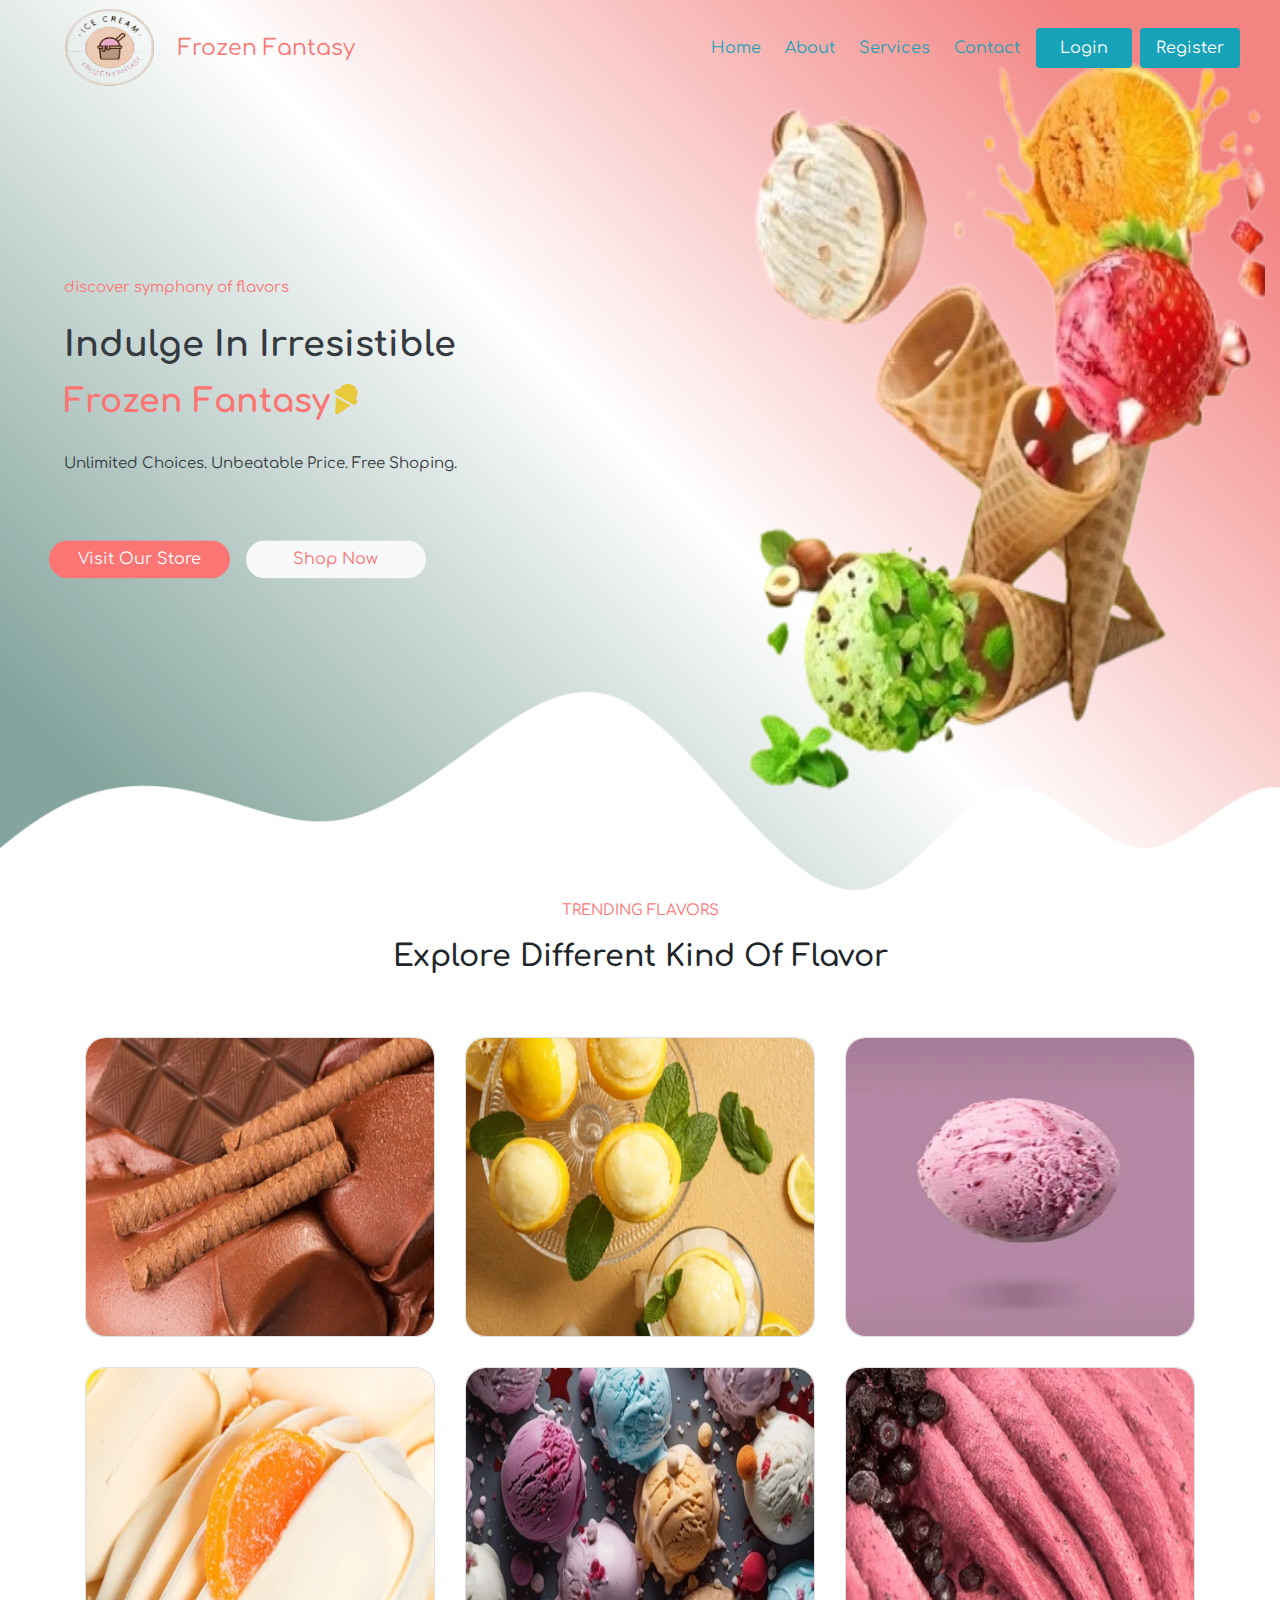
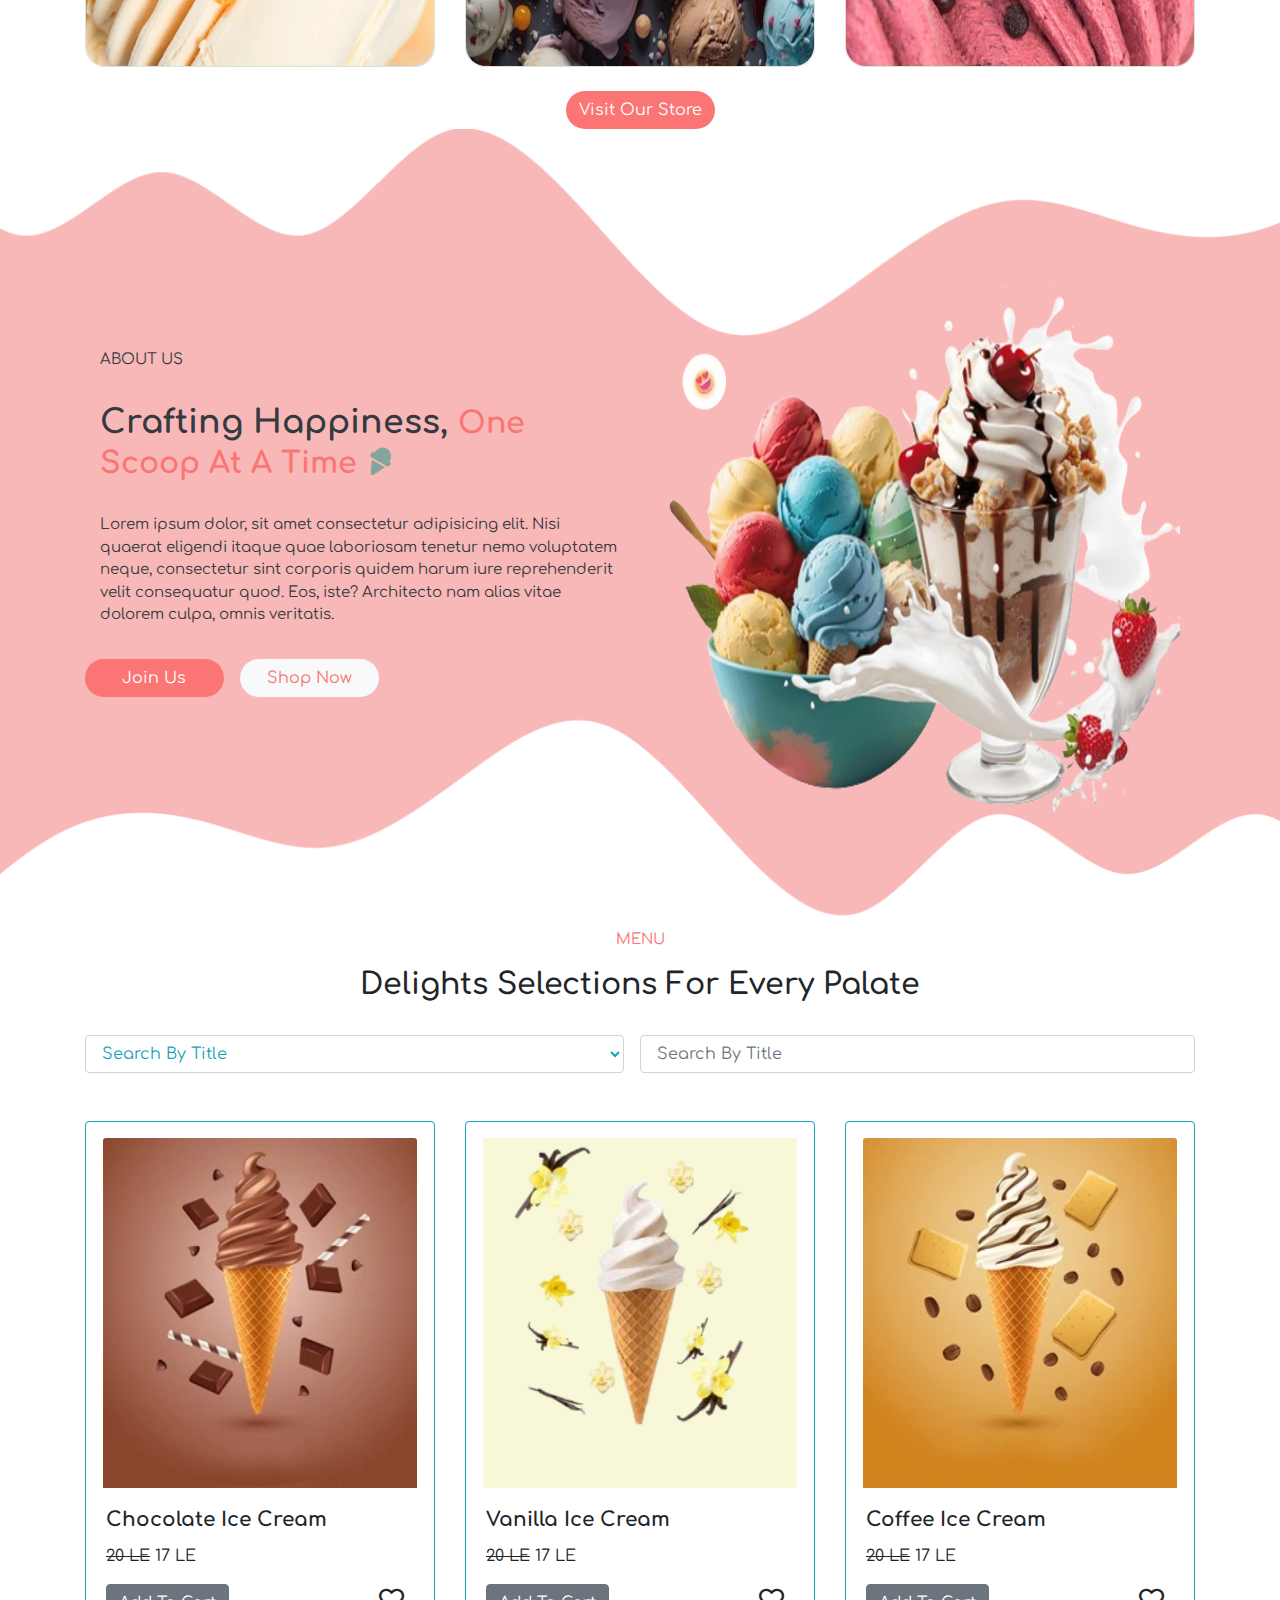
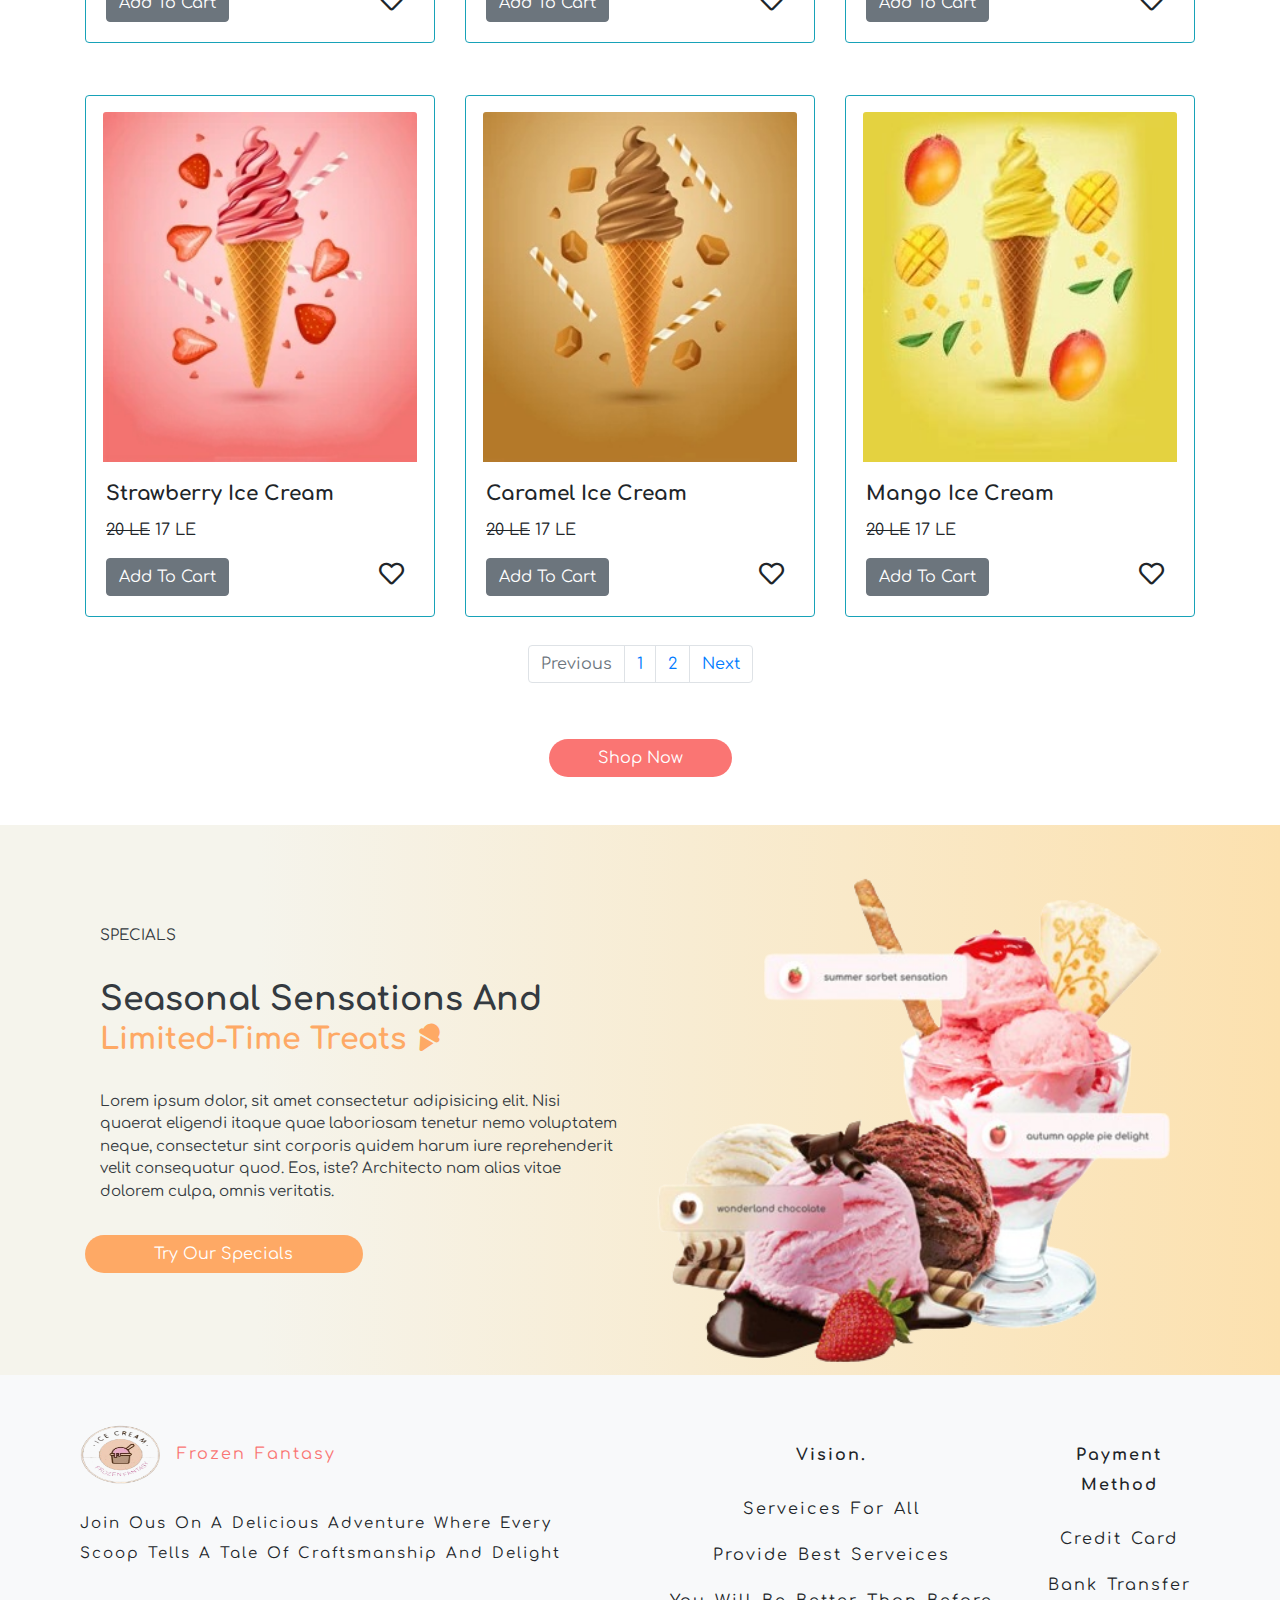
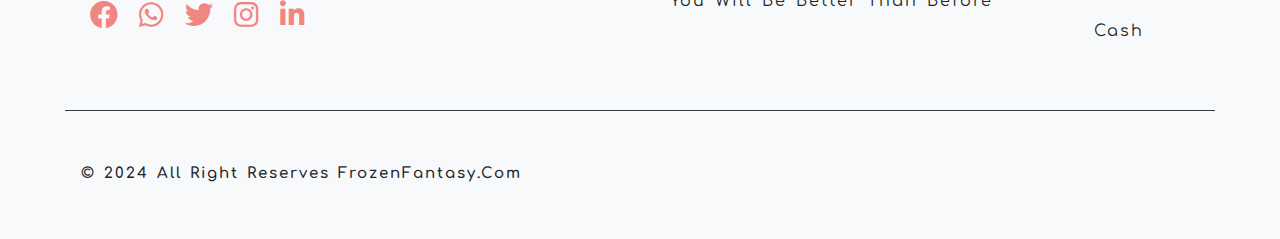
==== commit ae3e33c5: "update" ====
--- a/index.html
+++ b/index.html
@@ -24,10 +24,6 @@
 </head>
 
 <body>
-    <!-- --------------------headerSection--------------------------- -->
-
-    <!-- <header>
-    </header> -->
 
     <!-- --------------------mainSection--------------------------- -->
 
@@ -123,11 +119,7 @@
                     <div class="card card-type   custom-shadow ">
                         <img class="card-img-top type-img" src="images/close-chocolate-ice-cream-macro-260nw.png"
                             alt="Card image">
-                        <div class="card-img-overlay  type-overlay   ">
-                            <!-- <h4 class="card-title">Coffee Drinks</h4>
-                                <p class="card-text">Some example text.</p>
-                                <a href="#" class="btn btn-primary">See More</a> -->
-                        </div>
+                        <div class="card-img-overlay  type-overlay   "></div>
                     </div>
                 </div>
 
@@ -136,9 +128,7 @@
                     <div class="card card-type  custom-shadow ">
                         <img class="card-img-top type-img" src="images/dessert-stand-tasty-ice-creams-260nw.png"
                             alt="Card image">
-                        <div class="card-img-overlay type-overlay">
-
-                        </div>
+                        <div class="card-img-overlay type-overlay"></div>
                     </div>
                 </div>
 
@@ -146,9 +136,7 @@
                     <div class="card card-type custom-shadow">
                         <img class="card-img-top type-img" src="images/flying-ice-cream-scoop-on-260nw.png"
                             alt="Card image">
-                        <div class="card-img-overlay type-overlay">
-
-                        </div>
+                        <div class="card-img-overlay type-overlay"></div>
                     </div>
                 </div>
 
@@ -156,9 +144,7 @@
                     <div class="card card-type   custom-shadow ">
                         <img class="card-img-top type-img" src="images/orange-cream-fruit-jelly-260nw.png"
                             alt="Card image">
-                        <div class="card-img-overlay  type-overlay   ">
-
-                        </div>
+                        <div class="card-img-overlay  type-overlay   "></div>
                     </div>
                 </div>
 
@@ -166,9 +152,7 @@
                 <div id="Equipment" class=" col-lg-4  col-sm-6 types">
                     <div class="card card-type  custom-shadow ">
                         <img class="card-img-top type-img" src="images/IMG_20240123_192040.jpg" alt="Card image">
-                        <div class="card-img-overlay type-overlay">
-
-                        </div>
+                        <div class="card-img-overlay type-overlay"></div>
                     </div>
                 </div>
 
@@ -176,9 +160,7 @@
                     <div class="card card-type custom-shadow">
                         <img class="card-img-top type-img" src="images/close-raspberry-icecream-blueberries-260nw.png"
                             alt="Card image">
-                        <div class="card-img-overlay type-overlay">
-
-                        </div>
+                        <div class="card-img-overlay type-overlay"></div>
                     </div>
                 </div>
 
@@ -199,7 +181,7 @@
 
     <section class="sec2">
         <div class="about-sec">
-            <div class="wave  container-lg d-flex justify-content-between">
+            <div class="wave2 container-lg d-flex justify-content-between">
 
                 <div class=" about-contant col-md-6 text-dark">
 
--- a/css/style.css
+++ b/css/style.css
@@ -37,6 +37,7 @@
 }
 
 /* /////////////////////////////////////////////////////////////////////////////////////// */
+
 .shopping_cart .carts_products {
     position: absolute;
     width: 300px;
@@ -55,7 +56,6 @@
     margin: 4px 0;
     text-decoration: none;
     text-align: center;
-
 }
 
 .pls,
@@ -66,8 +66,9 @@
 }
 
 /* /////////////////////////////////////////////////////////////////////////////// */
+
 main {
-    height: 120vh;
+    height: 100vh;
     width: 100%;
     position: relative;
     background: linear-gradient(225deg, #f28482 10%, #ffffff 50%, #84a59d 90%);
@@ -133,8 +134,8 @@
     text-transform: capitalize;
 }
 
-
 /* /////////////////////////////////////////////////////////////////////////////////////////////////////////// */
+
 .sec1 {
     position: relative;
 }
@@ -193,18 +194,17 @@
     background-size: cover;
 }
 
-/* /////////////////////////////////////////SECTION|_2//////////////////////////////////////////// */
+/* /////////////////////////////////////////AboutSection_2//////////////////////////////////////////// */
 
 .sec2 {
     background-color: rgba(242, 132, 130, 0.575);
 }
 
-.about-sec {
-    position: relative;
-    height: 900px;
-}
-
-.about-sec .wave::before {
+.sec2 .about-sec {
+    position: relative;
+}
+
+.sec2 .about-sec .wave2::before {
     content: "";
     position: absolute;
     bottom: 0;
@@ -214,6 +214,8 @@
     background-image: url(../images/wave444.png);
     background-repeat: no-repeat;
     background-size: cover;
+
+
 }
 
 .about-sec .about-contant {
@@ -252,7 +254,7 @@
 .Products-form .card .products-contant .fa-heart {
     position: absolute;
     bottom: 30px;
-    right: 55px;
+    right: 30px;
     font-size: 25px;
     cursor: pointer;
 }
@@ -265,7 +267,7 @@
     display: block;
 }
 
-/* /////////////////////////specialsSection//////////////////////// */
+/* ////////////////////////////////////////////////specialsSection///////////////////////////////////////////// */
 
 .sec4 {
     background: linear-gradient(270deg, #fce1af 0%, #f5f4ec 80%);
@@ -273,7 +275,6 @@
 
 .specials-sec {
     position: relative;
-    height: 100vh;
 }
 
 
@@ -303,7 +304,6 @@
     word-spacing: 2px;
     letter-spacing: 2px;
     line-height: 30px;
-    /* background-color: rgba(132, 165, 157, 0.075); */
 }
 
 .footer-containt .footer-img {
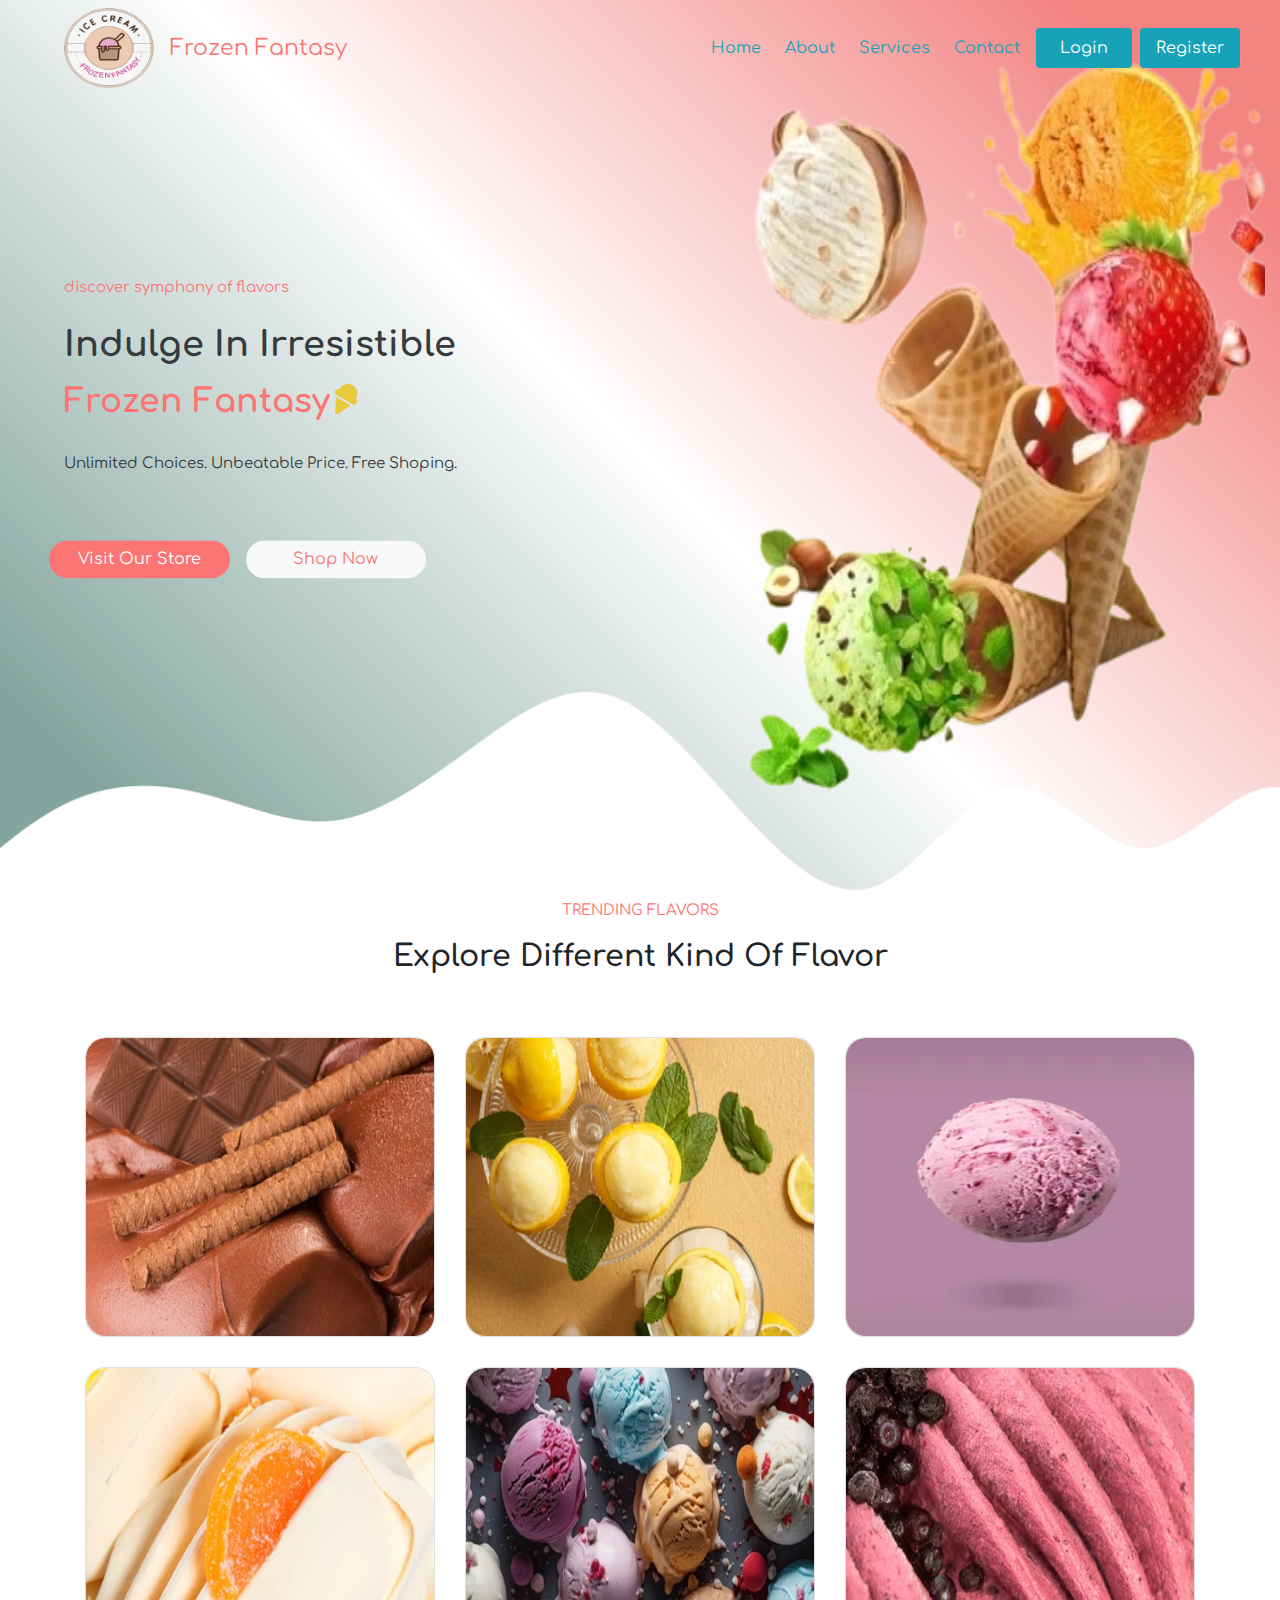
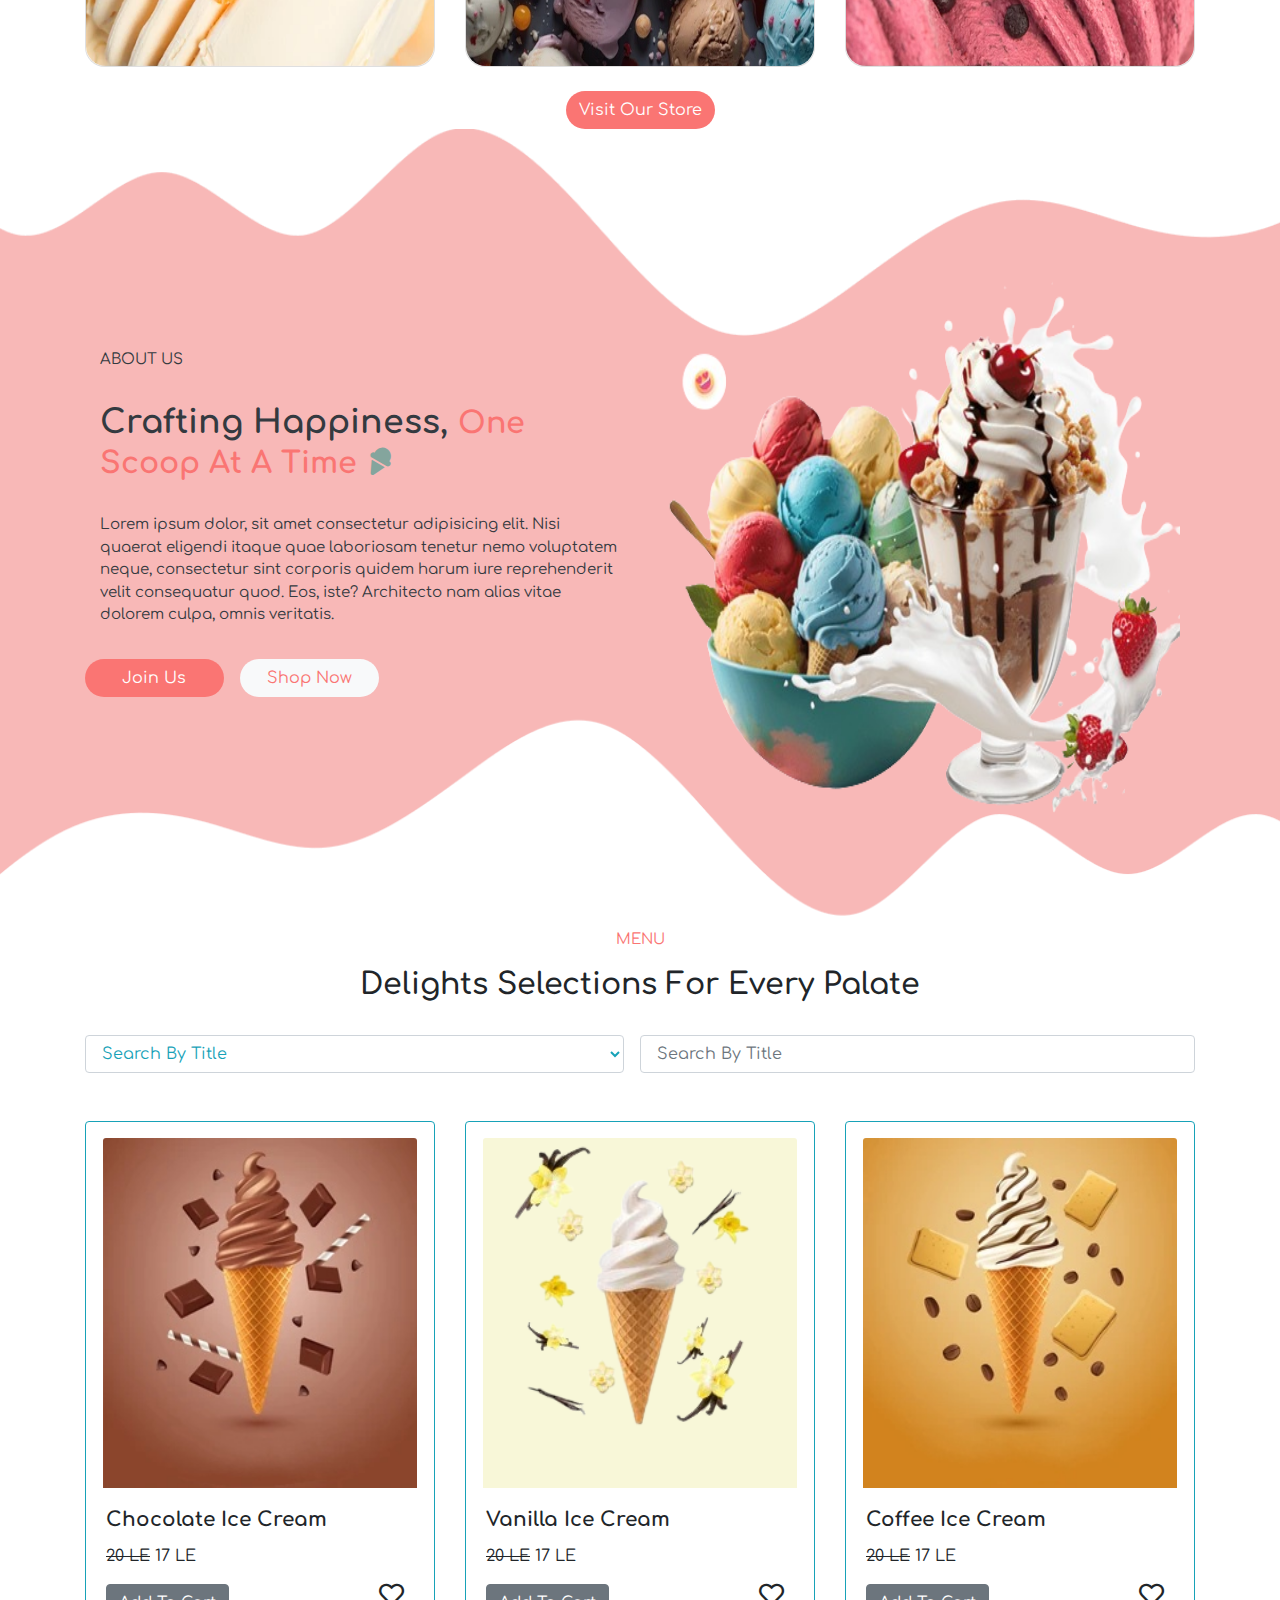
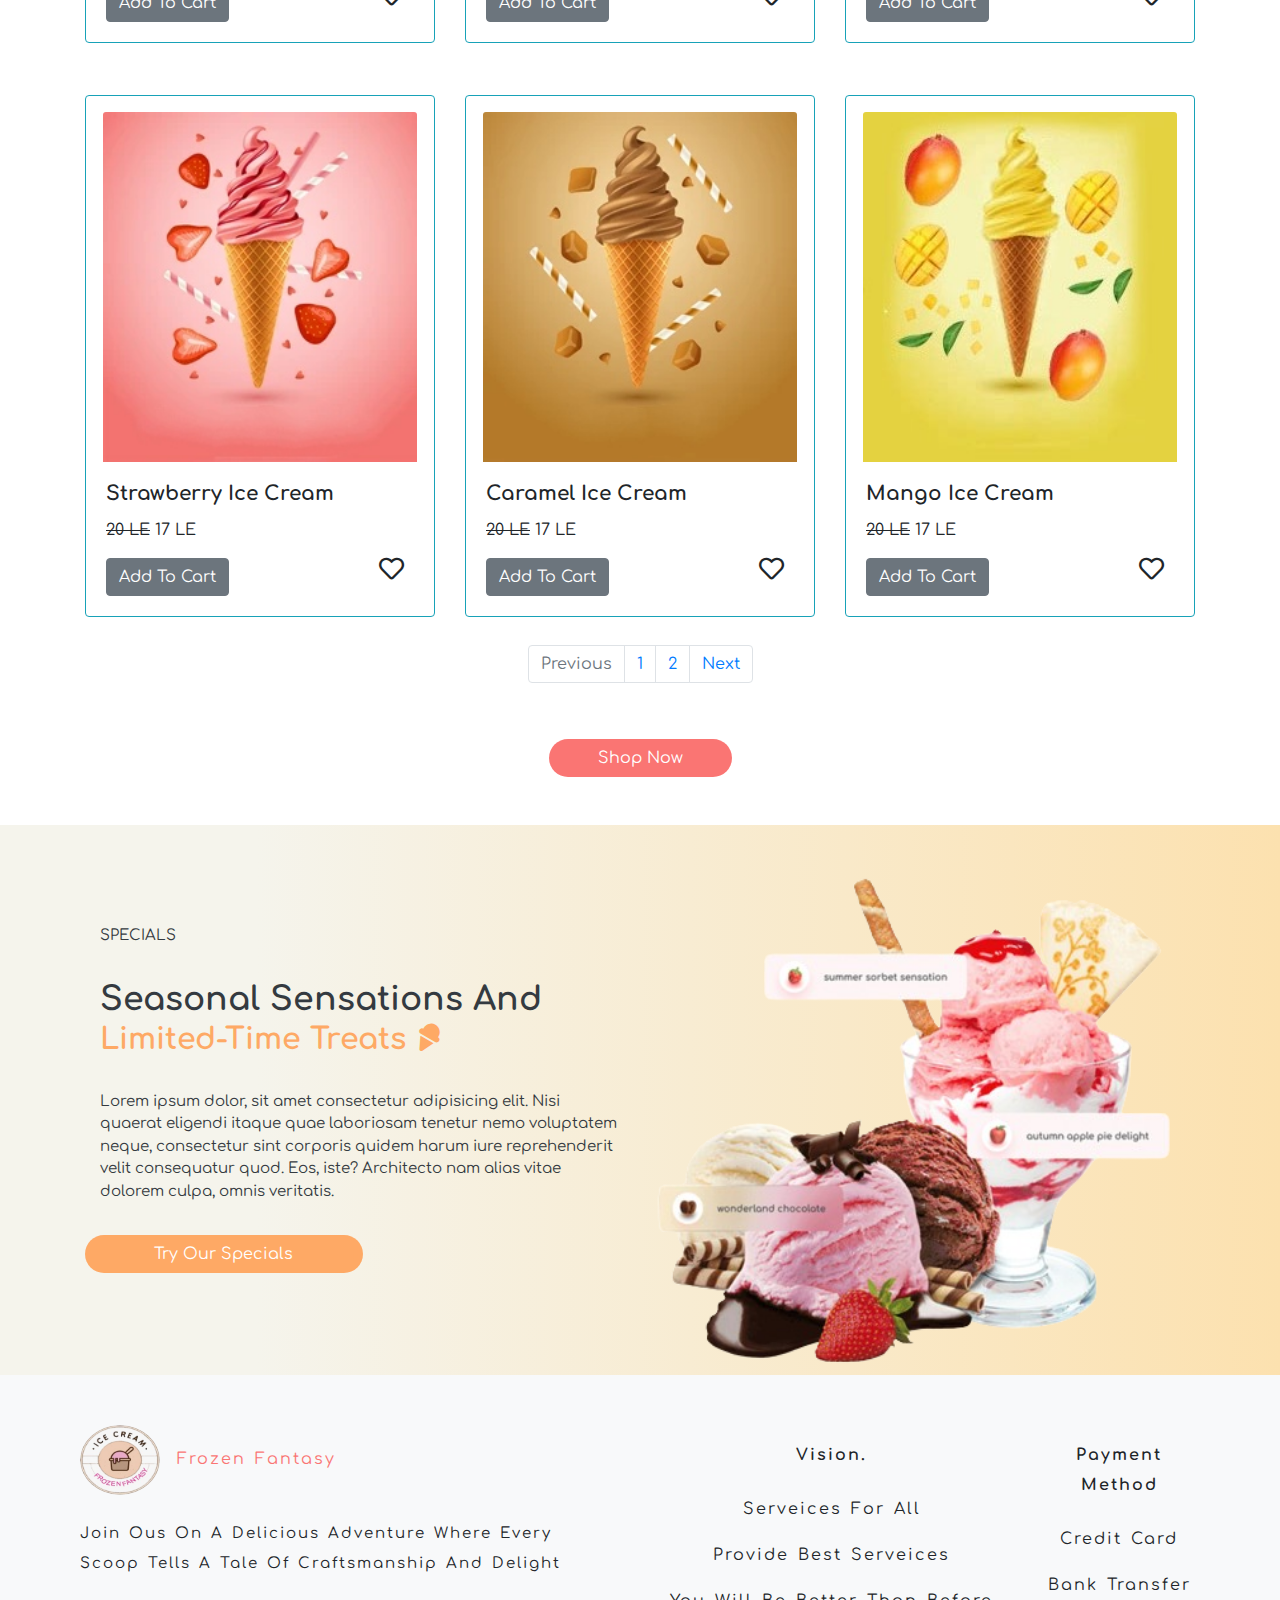
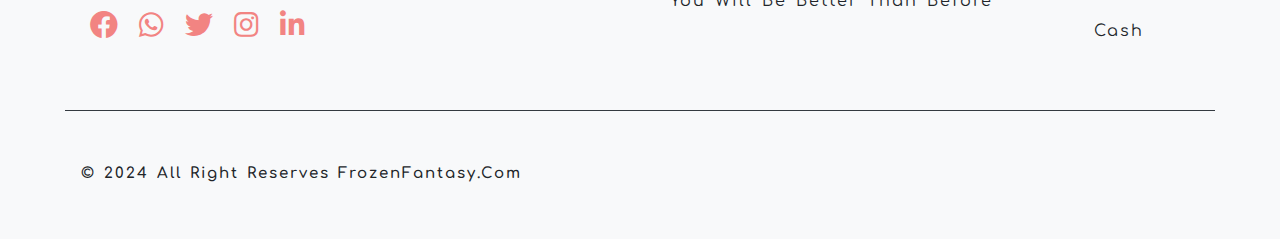
==== commit 982f56de: "update" ====
--- a/index.html
+++ b/index.html
@@ -29,20 +29,20 @@
 
     <main class="">
         <nav class="navbar navbar-expand-md pt-4 ">
-            <img src="images/logo-img-removebg-preview.png" alt="logo-img" width="90px" height="80px" class="ml-lg-5">
-
-            <a href="index.html" class="brand ml-4" style="color: #fa7573; font-size: 22px; ">Frozen Fantasy</a>
+            <img src="images/logo-img.png" alt="logo-img" width="90px" height="80px" class="ml-lg-5">
+
+            <a href="index.html" class="brand ml-3" style="color: #fa7573; font-size: 22px; ">Frozen Fantasy</a>
 
             <div class="nav-div collapse navbar-collapse navbar-collapse-lg ml-5" id="collapsibleNavbar">
 
                 <ul id="links" class="nav nav-pills navbar-nav ml-auto mt-lg-0 ">
 
                     <li class="nav-item mr-2 ">
-                        <a class="nav-link text-info" href="#">Home</a>
+                        <a class="nav-link text-info" href="#Home">Home</a>
                     </li>
 
                     <li class="nav-item mr-2">
-                        <a class="nav-link text-info" href="#">About</a>
+                        <a class="nav-link text-info" href="#AboutUs">About</a>
                     </li>
 
                     <li class="nav-item mr-2">
@@ -66,7 +66,7 @@
 
         </nav>
         <!-- ----------------------------------------------------------------------------------- -->
-        <div class="wave main-sec container-fluid-lg d-flex">
+        <div id="Home" class="wave main-sec container-fluid-lg d-flex">
 
             <div class=" main-contant col-md-6 col-sm-7 mt-5 text-dark">
 
@@ -179,7 +179,7 @@
 
     <!-- ////////////////////////////////////ABUT-SECTION-2/////////////////////////////////////// -->
 
-    <section class="sec2">
+    <section id="AboutUs" class="sec2">
         <div class="about-sec">
             <div class="wave2 container-lg d-flex justify-content-between">
 
@@ -336,8 +336,8 @@
 
                 <div class="col-lg-6  col-md-12  ">
 
-                    <img class="footer-img rounded-circle  custom-shadow1 " src="images/logo-img-removebg-preview.png"
-                        alt="logo-img" width="80" height="60" draggable="false">
+                    <img class="footer-img rounded-circle  custom-shadow1 " src="images/logo-img.png"
+                        alt="logo-img" width="80" height="70" draggable="false">
 
                     <span class="pl-2" style="color: #fa7573;">Frozen Fantasy</span>
 
--- a/css/style.css
+++ b/css/style.css
@@ -253,7 +253,7 @@
 
 .Products-form .card .products-contant .fa-heart {
     position: absolute;
-    bottom: 30px;
+    bottom: 35px;
     right: 30px;
     font-size: 25px;
     cursor: pointer;
@@ -306,12 +306,12 @@
     line-height: 30px;
 }
 
-.footer-containt .footer-img {
+.footer-containt .custom-shadow1 {
     transition: 1s;
 }
 
-.footer-containt .footer-img:hover {
-    background-color: #fce1af;
+.footer-containt .custom-shadow1:hover {
+    background-color: rgb(252, 225, 175);
 }
 
 .footer-containt p a {
